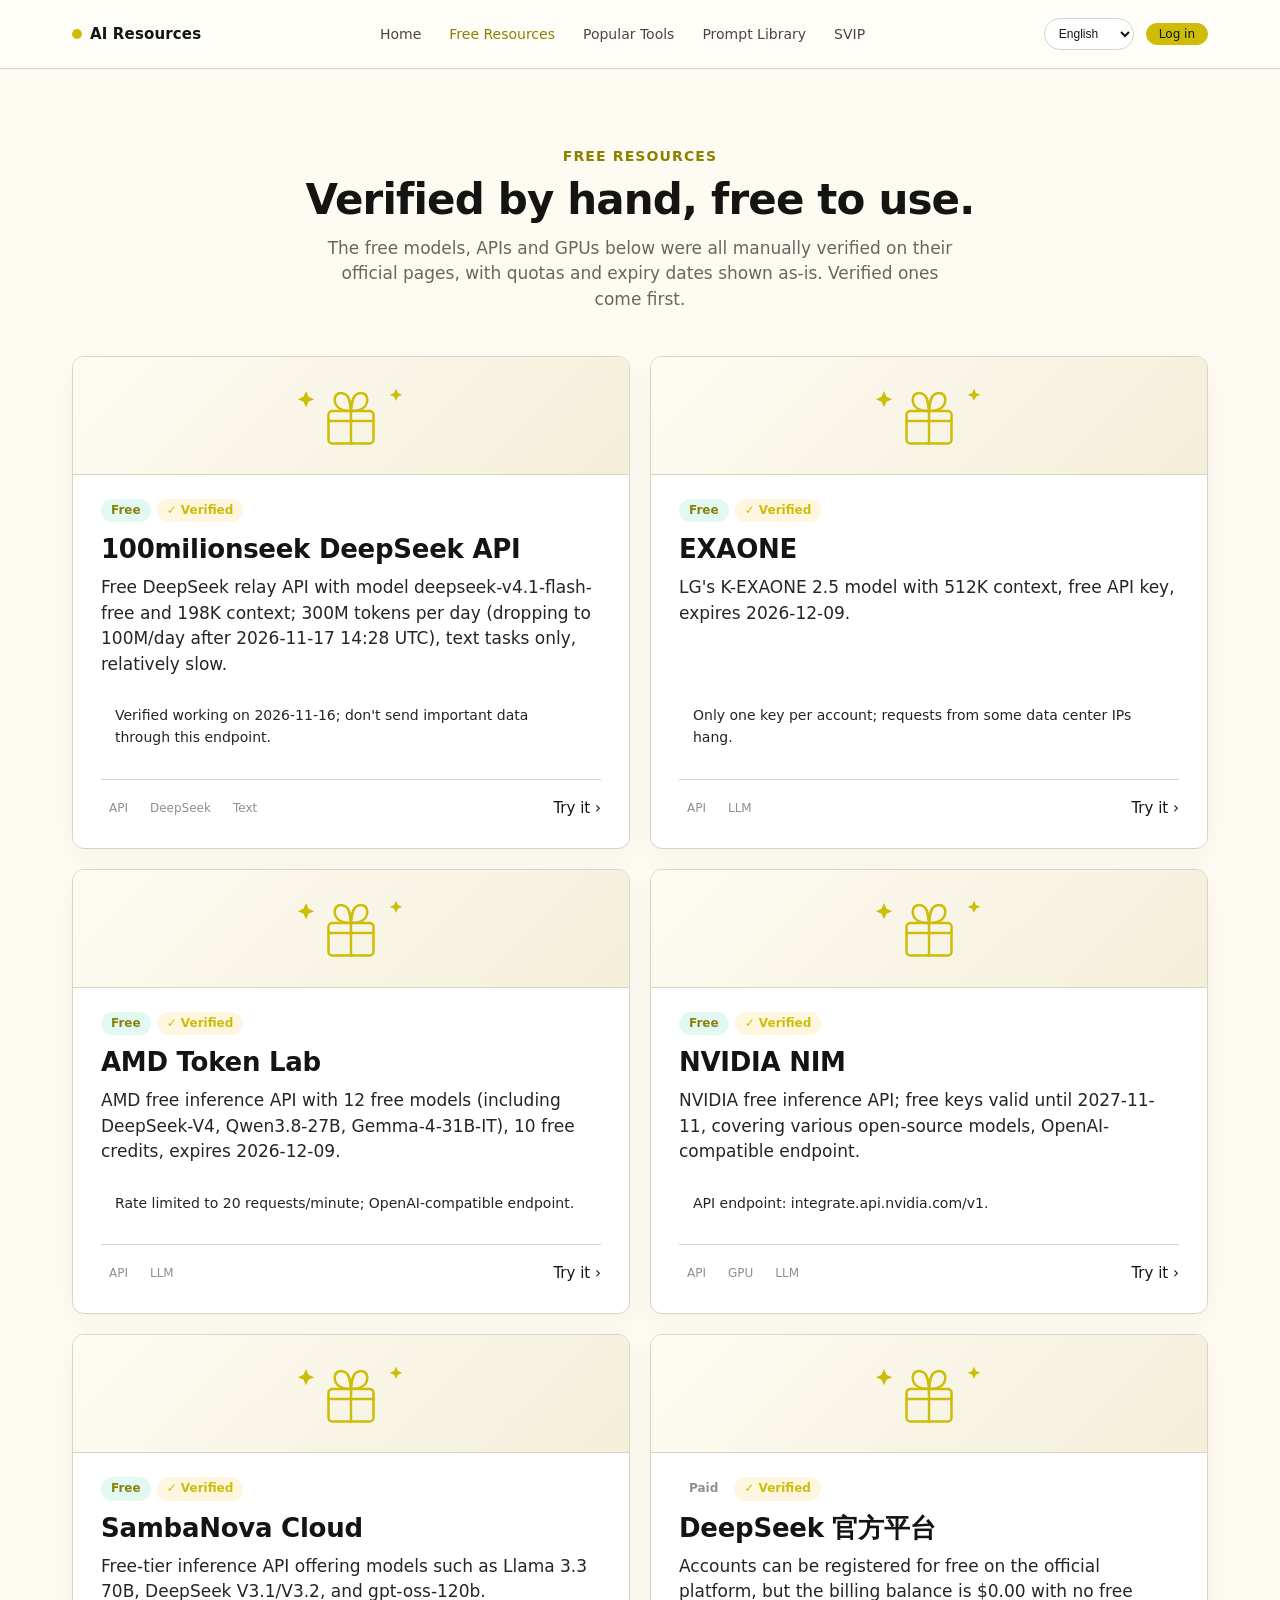
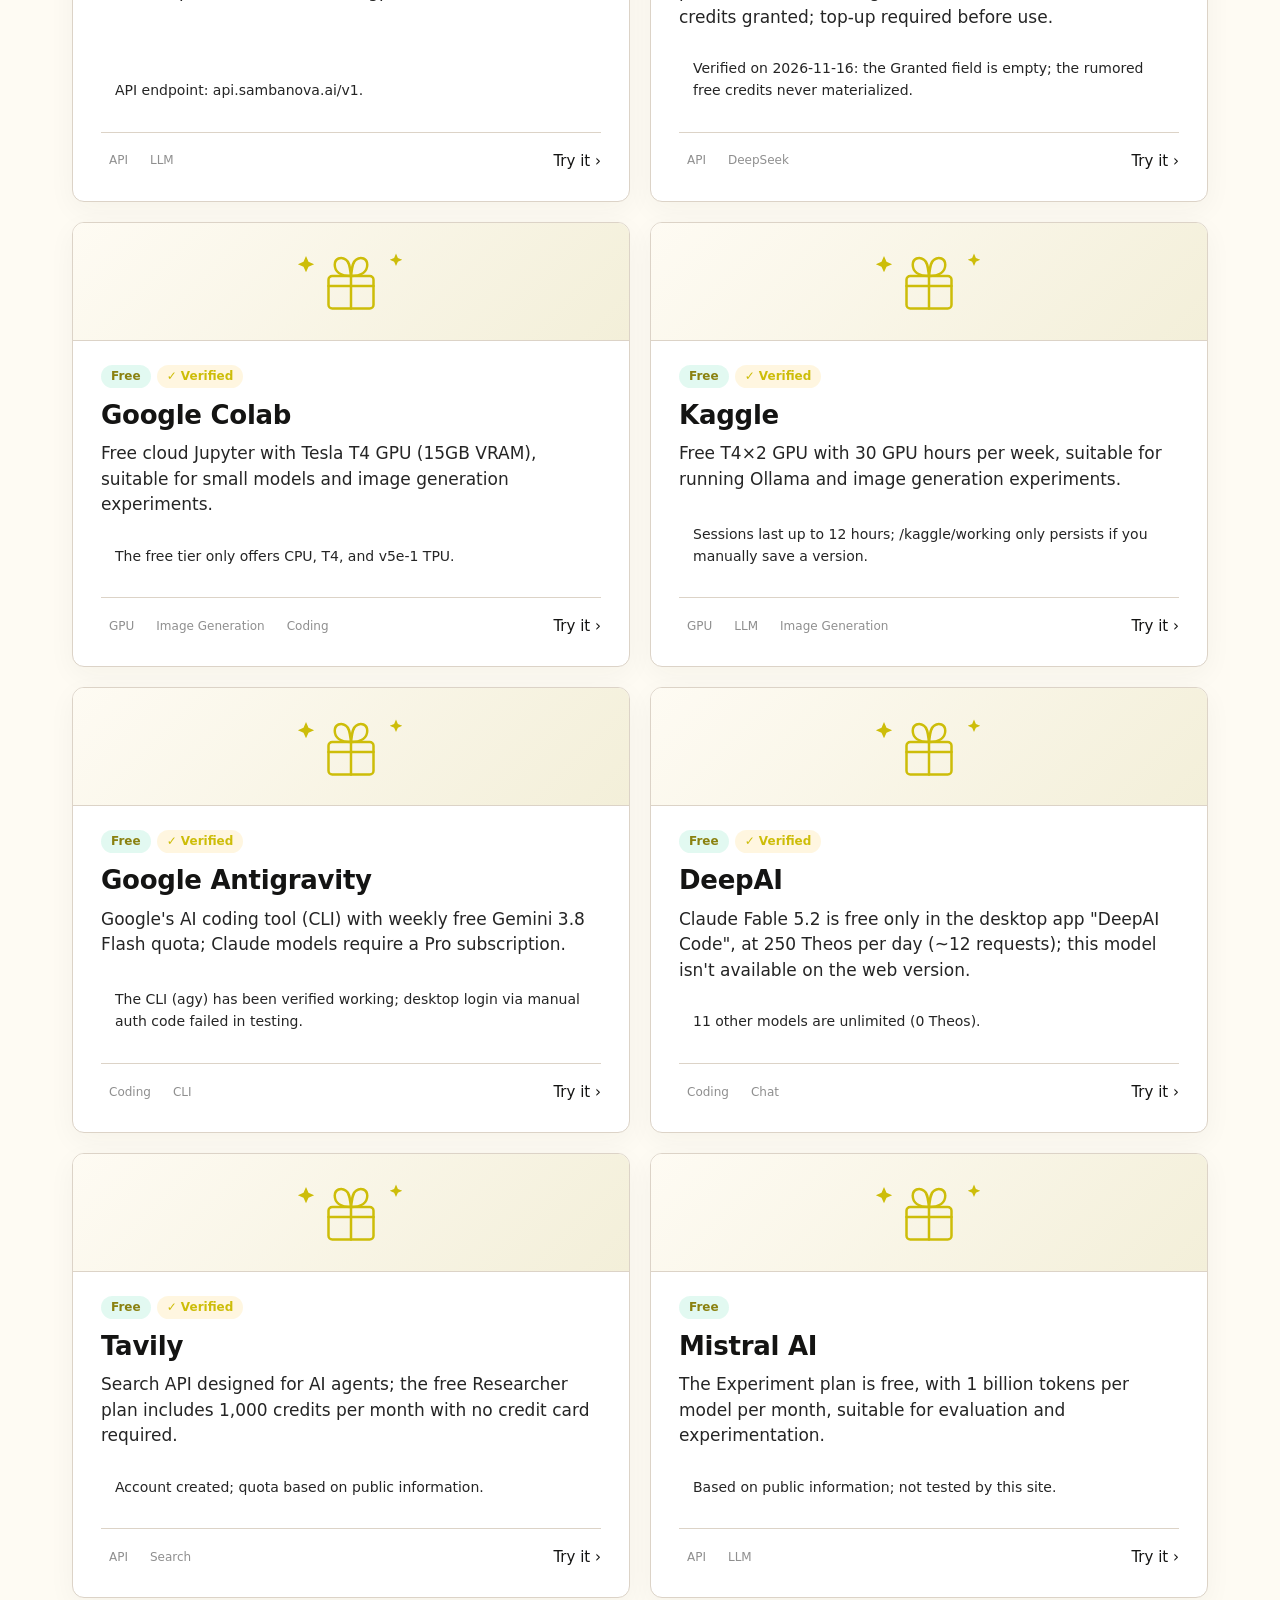
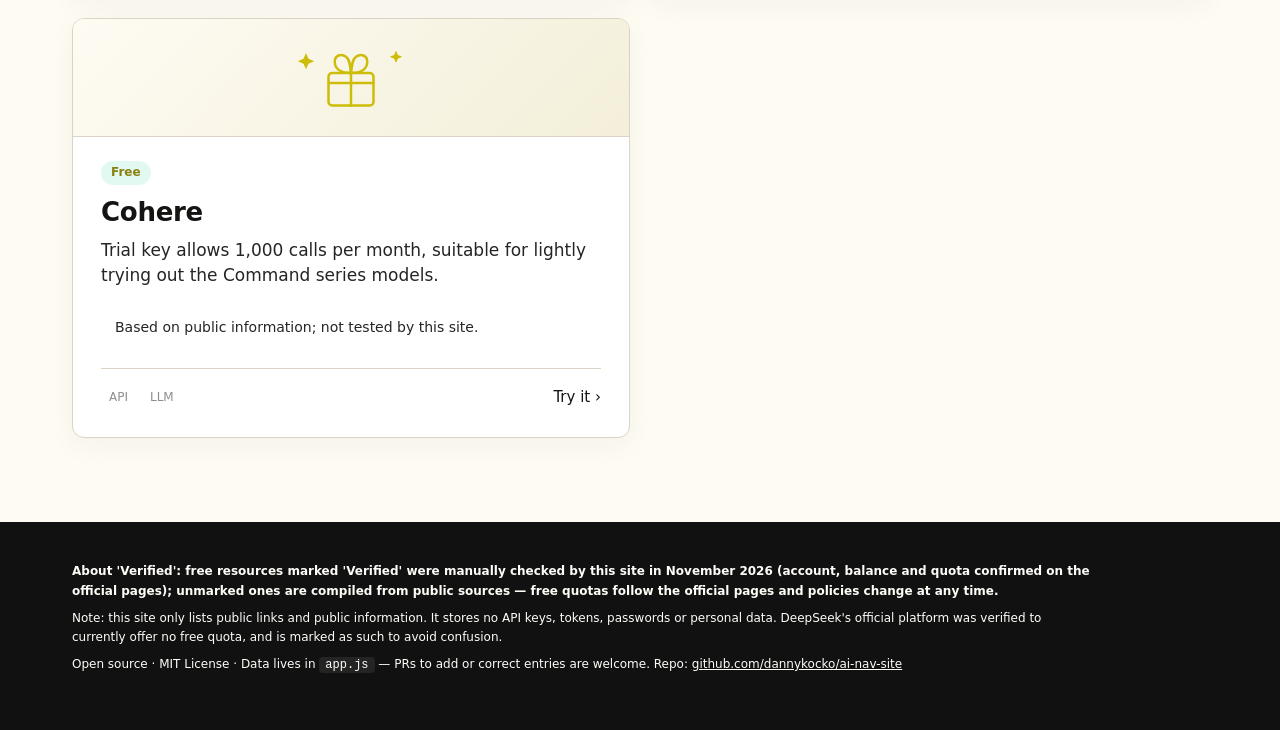
==== free.html @ 8a05d637 "Restructure: multi-page site + b.ai exact palette (Codex) - Split single page into 5 real pages with" ====
<!doctype html><html lang="en"><head><meta charset="UTF-8"><meta name="viewport" content="width=device-width, initial-scale=1"><title>Free AI Resources — AI Resource Navigator</title><meta name="description" content="A curated navigator for free AI resources, tools, prompts, and membership."><link rel="stylesheet" href="styles.css"><script async src="https://pagead2.googlesyndication.com/pagead/js/adsbygoogle.js?client=ca-pub-4561887610959232" crossorigin="anonymous"></script></head><body><nav class="apple-nav" aria-label="Main navigation"><div class="nav-inner"><a class="nav-logo" href="index.html" data-i18n="nav.logo">AI Resource Navigator</a><div class="nav-links"><a href="index.html" data-i18n="nav.home">Home</a><a href="free.html" data-i18n="nav.free">Free resources</a><a href="tools.html" data-i18n="nav.tools">AI tools</a><a href="prompts.html" data-i18n="nav.prompts">Prompts</a><a href="svip.html" data-i18n="nav.svip">SVIP</a></div><div class="nav-actions"><select id="langSelect" class="lang-select" aria-label="Language"></select><button type="button" class="nav-auth" id="navAuth" data-i18n="pay.login">Log in</button></div></div></nav><section class="showcase" id="free" aria-label="免费资源">
  <div class="wrap">
    <div class="section-head">
      <p class="eyebrow" data-i18n="free.eyebrow">免费资源</p>
      <h2 data-i18n="free.h2">人工核实，免费直达。</h2>
      <p class="section-sub" data-i18n="free.sub">以下免费模型、API 与 GPU 均在官方页面人工核实过，额度与到期时间如实标注。已验证的排在前面。</p>
    </div>
    <div class="showcase-grid" id="showcase"></div>
  </div>
</section>

<footer class="site-footer">
  <div class="wrap">
    <p><strong data-i18n="footer.p1">关于“已验证”：带「已验证」标记的免费资源是本站于 2026 年 11 月人工核实过的（账号、余额、额度均在官方页面确认）；未标记的为公开资料整理，免费额度以官方页面为准，各家政策随时会变。</strong></p>
    <p data-i18n="footer.p2">说明：本站只收录公开链接与公开信息，不存储任何 API Key、Token、密码或个人信息。DeepSeek 官方平台经核实目前无免费额度，已如实标注，避免误导。</p>
    <p data-i18n-html="footer.p3">开源项目 · MIT License · 数据在 <code>app.js</code> 里，欢迎提交 PR 补充或纠错。仓库：<a href="https://github.com/dannykocko/ai-nav-site" target="_blank" rel="noopener">github.com/dannykocko/ai-nav-site</a></p>
  </div>
</footer>

<div class="toast" id="toast" role="status" aria-live="polite" data-i18n="toast">已复制 ✓</div>

<!-- SVIP 登录 / 注册弹窗 -->
<div class="modal" id="authModal" hidden>
  <div class="modal-backdrop" data-close-auth></div>
  <div class="modal-card" role="dialog" aria-modal="true">
    <button type="button" class="modal-x" data-close-auth aria-label="×">×</button>
    <h3 data-i18n="pay.authTitle">登录 / 注册 SVIP</h3>
    <p class="modal-sub" data-i18n="pay.authSub">登录后即可用 USDT 开通会员。</p>
    <div class="auth-tabs">
      <button type="button" class="auth-tab active" data-mode="login" data-i18n="pay.login">登录</button>
      <button type="button" class="auth-tab" data-mode="register" data-i18n="pay.register">注册</button>
    </div>
    <form id="authForm">
      <label><span data-i18n="pay.email">邮箱</span><input type="email" id="authEmail" required autocomplete="email" data-i18n-ph="pay.emailPh" placeholder="输入邮箱"></label>
      <label><span data-i18n="pay.password">密码</span><input type="password" id="authPassword" required minlength="8" autocomplete="current-password" data-i18n-ph="pay.passwordPh" placeholder="至少 8 位"></label>
      <label id="confirmPwRow" hidden><span data-i18n="pay.confirmPassword">确认密码</span><input type="password" id="authPassword2" minlength="8" autocomplete="new-password" data-i18n-ph="pay.confirmPasswordPh" placeholder="再次输入密码"></label>
      <div class="code-row" id="codeRow" hidden>
        <label><span data-i18n="pay.code">邮箱验证码</span><input type="text" id="authCode" inputmode="numeric" maxlength="6" autocomplete="one-time-code" data-i18n-ph="pay.codePh" placeholder="6 位验证码"></label>
        <button type="button" class="btn-outline code-btn" id="sendCodeBtn" data-i18n="pay.sendCode">发送验证码</button>
      </div>
      <p class="form-err" id="authErr" hidden></p>
      <button type="submit" class="btn-primary auth-submit" id="authSubmit" data-i18n="pay.loginBtn">登录</button>
    </form>
    <p class="auth-switch"><span id="authSwitchText" data-i18n="pay.noAccount">还没有账号？</span> <button type="button" class="link-btn" id="authSwitch" data-i18n="pay.register">注册</button></p>
  </div>
</div>

<!-- SVIP 付款弹窗 -->
<div class="modal" id="orderModal" hidden>
  <div class="modal-backdrop" data-close-order></div>
  <div class="modal-card order-card" role="dialog" aria-modal="true">
    <button type="button" class="modal-x" data-close-order aria-label="×">×</button>
    <h3 data-i18n="pay.orderTitle">扫码付款</h3>
    <div id="orderBody"></div>
  </div>
</div>

<script src="i18n.js"></script><script src="app.js"></script><script src="prompts.js"></script><script src="pay.js"></script></body></html>
---- styles.css ----
/* AI 资源导航 · 深色高级风（b.ai 式：近黑底 + 渐变强调，无外部依赖，纯 CSS） */
:root {
  --text: #f5f5f7;
  --body: #c7c7d1;
  --muted: #9a9aa8;
  --faint: #6e6e7d;
  --link: #7dd3fc;
  --blue: #6366f1;
  --blue-hover: #7c6cf5;
  --grad: linear-gradient(135deg, #8b5cf6, #3b82f6 55%, #06b6d4);
  --bg: #0a0a12;
  --bg2: #0e0e1a;
  --card: #14141f;
  --card2: #181828;
  --border: rgba(255, 255, 255, 0.09);
  --card-border: rgba(255, 255, 255, 0.08);
  --nav-bg: rgba(10, 10, 18, 0.8);
  --green: #34d399;
  --green-bg: rgba(52, 211, 153, 0.14);
  --gold: #fbbf24;
  --gold-bg: rgba(251, 191, 36, 0.14);
  --purple: #c084fc;
  --purple-bg: rgba(192, 132, 252, 0.14);
  --radius: 18px;
  /* 分类强调色（JS 也用同一份色值给卡片 --cat） */
  --cat-free: #34d399;
  --cat-img: #a78bfa;
  --cat-video: #f472b6;
  --cat-write: #38bdf8;
  --cat-code: #fbbf24;
  --cat-audio: #2dd4bf;
  --cat-search: #818cf8;
  --cat-design: #fb923c;
  --cat-eff: #a3e635;
}

* { box-sizing: border-box; }

/* hidden 属性必须始终隐藏元素：表单 label 等规则会设 display，覆盖浏览器默认的 display:none */
[hidden] { display: none !important; }

html { scroll-behavior: smooth; }

body {
  margin: 0;
  background: var(--bg);
  color: var(--text);
  font-family: -apple-system, BlinkMacSystemFont, "SF Pro Display", "SF Pro Text",
    "PingFang SC", "Hiragino Sans GB", "Microsoft YaHei", sans-serif;
  line-height: 1.6;
  -webkit-font-smoothing: antialiased;
}

.wrap { max-width: 1180px; margin: 0 auto; padding: 0 22px; }

a { color: var(--link); }

/* ---------- 顶部黑导航 ---------- */
.apple-nav {
  position: sticky;
  top: 0;
  z-index: 100;
  background: var(--nav-bg);
  -webkit-backdrop-filter: saturate(180%) blur(20px);
  backdrop-filter: saturate(180%) blur(20px);
  border-bottom: 1px solid rgba(255, 255, 255, 0.06);
}
.nav-inner {
  max-width: 1024px;
  margin: 0 auto;
  padding: 0 22px;
  height: 48px;
  display: flex;
  align-items: center;
  justify-content: space-between;
  gap: 16px;
}
.nav-logo {
  color: #f5f5f7;
  font-size: 15px;
  font-weight: 600;
  letter-spacing: 0.01em;
  text-decoration: none;
  white-space: nowrap;
}
.nav-logo::before {
  content: "";
  display: inline-block;
  width: 10px;
  height: 10px;
  margin-right: 8px;
  border-radius: 3px;
  background: var(--grad);
  vertical-align: 0;
}
.nav-links { display: flex; align-items: center; gap: 28px; }
.nav-links a {
  color: #f5f5f7;
  opacity: 0.75;
  font-size: 12px;
  text-decoration: none;
  white-space: nowrap;
  transition: opacity 0.2s ease;
}
.nav-links a:hover { opacity: 1; }
.nav-actions { display: flex; align-items: center; gap: 12px; }
.lang-select {
  background: rgba(255, 255, 255, 0.12);
  color: #f5f5f7;
  border: 1px solid rgba(255, 255, 255, 0.3);
  border-radius: 999px;
  padding: 3px 6px;
  font-size: 12px;
  outline: none;
  cursor: pointer;
  white-space: nowrap;
}
.lang-select:focus-visible { border-color: #fff; }
.lang-select option { color: #1d1d1f; }

/* ---------- Hero ---------- */
.hero {
  position: relative;
  overflow: hidden;
  text-align: center;
  padding: 110px 22px 84px;
  background:
    radial-gradient(720px 420px at 18% -8%, rgba(139, 92, 246, 0.28), transparent 65%),
    radial-gradient(640px 400px at 82% 0%, rgba(6, 182, 212, 0.22), transparent 65%),
    radial-gradient(500px 320px at 50% 110%, rgba(244, 114, 182, 0.14), transparent 70%),
    var(--bg);
}
.hero-art {
  position: absolute;
  inset: 0;
  width: 100%;
  height: 100%;
  pointer-events: none;
  opacity: 0.55;
}
.hero-eyebrow {
  position: relative;
  margin: 0;
  font-size: 17px;
  font-weight: 600;
  background: linear-gradient(90deg, #a78bfa, #38bdf8, #f472b6);
  -webkit-background-clip: text;
  background-clip: text;
  -webkit-text-fill-color: transparent;
  color: transparent;
}
.hero h1 {
  position: relative;
  margin: 14px 0 18px;
  font-size: clamp(42px, 7.5vw, 72px);
  font-weight: 700;
  line-height: 1.05;
  letter-spacing: -0.03em;
  background: linear-gradient(180deg, #ffffff 30%, #b9b9c9 100%);
  -webkit-background-clip: text;
  background-clip: text;
  -webkit-text-fill-color: transparent;
  color: transparent;
}
.hero-sub {
  position: relative;
  margin: 0 auto 20px;
  max-width: 720px;
  font-size: 21px;
  line-height: 1.4;
  color: var(--body);
}
.hero-stats { position: relative; margin: 0 0 30px; font-size: 14px; color: var(--faint); }
.hero-cta {
  position: relative;
  display: flex;
  align-items: center;
  justify-content: center;
  gap: 28px;
  flex-wrap: wrap;
}
.btn-primary {
  display: inline-block;
  background: var(--grad);
  color: #fff;
  font-size: 17px;
  font-weight: 500;
  padding: 12px 28px;
  border: none;
  border-radius: 999px;
  text-decoration: none;
  cursor: pointer;
  font-family: inherit;
  transition: filter 0.2s ease, transform 0.2s ease;
}
.btn-primary:hover { filter: brightness(1.15); transform: translateY(-1px); }
.btn-link { font-size: 17px; text-decoration: none; color: #e5e5ef; }
.btn-link:hover { text-decoration: underline; }

/* Hero 入场动画（纯 CSS） */
.hero-eyebrow, .hero h1, .hero-sub, .hero-stats, .hero-cta {
  animation: hero-in 0.9s cubic-bezier(0.22, 1, 0.36, 1) both;
}
.hero h1 { animation-delay: 0.08s; }
.hero-sub { animation-delay: 0.16s; }
.hero-stats { animation-delay: 0.24s; }
.hero-cta { animation-delay: 0.32s; }
@keyframes hero-in {
  from { opacity: 0; transform: translateY(20px); }
  to { opacity: 1; transform: translateY(0); }
}

/* ---------- 通用区块头 ---------- */
section { scroll-margin-top: 64px; }
.section-head { text-align: center; margin-bottom: 44px; }
.eyebrow {
  margin: 0;
  font-size: 14px;
  font-weight: 700;
  letter-spacing: 0.08em;
  text-transform: uppercase;
  background: linear-gradient(90deg, #a78bfa, #38bdf8);
  -webkit-background-clip: text;
  background-clip: text;
  -webkit-text-fill-color: transparent;
  color: transparent;
}
.section-head h2 {
  margin: 10px 0 12px;
  font-size: clamp(28px, 4.5vw, 42px);
  font-weight: 700;
  line-height: 1.1;
  letter-spacing: -0.02em;
  color: #fff;
}
.section-sub {
  margin: 0 auto;
  max-width: 640px;
  font-size: 17px;
  line-height: 1.5;
  color: var(--muted);
}
.prompt-lang-note {
  margin: 10px auto 0;
  max-width: 640px;
  font-size: 14px;
  line-height: 1.5;
  color: var(--muted);
}

/* ---------- 一眼看全站（数据图表） ---------- */
.glance { background: var(--bg2); padding: 76px 0 84px; }
.glance-tiles {
  display: grid;
  grid-template-columns: repeat(4, 1fr);
  gap: 16px;
  margin-bottom: 28px;
}
.tile {
  background: var(--card);
  border: 1px solid var(--card-border);
  border-radius: var(--radius);
  padding: 24px 20px;
  text-align: center;
}
.tile-num {
  font-size: clamp(34px, 4vw, 44px);
  font-weight: 700;
  letter-spacing: -0.02em;
  line-height: 1.1;
  background: linear-gradient(135deg, #c4b5fd, #67e8f9);
  -webkit-background-clip: text;
  background-clip: text;
  -webkit-text-fill-color: transparent;
  color: transparent;
}
.tile-label { margin-top: 6px; font-size: 14px; color: var(--muted); }
.chart-grid {
  display: grid;
  grid-template-columns: 1fr 1fr;
  gap: 16px;
}
.chart-panel {
  background: var(--card);
  border: 1px solid var(--card-border);
  border-radius: var(--radius);
  padding: 26px 28px;
}
.chart-panel.wide { grid-column: 1 / -1; }
.chart-title { margin: 0 0 20px; font-size: 18px; font-weight: 600; color: #fff; }
.donut-flex { display: flex; align-items: center; gap: 28px; flex-wrap: wrap; }
.donut-wrap { flex: none; position: relative; width: 180px; height: 180px; }
.donut-wrap svg { display: block; }
.donut-center {
  position: absolute;
  inset: 0;
  display: flex;
  flex-direction: column;
  align-items: center;
  justify-content: center;
  pointer-events: none;
}
.donut-total { font-size: 34px; font-weight: 700; line-height: 1; color: #fff; }
.donut-label { margin-top: 4px; font-size: 12px; color: var(--muted); }
.donut-legend { flex: 1; min-width: 200px; display: grid; grid-template-columns: 1fr 1fr; gap: 8px 16px; }
.legend-item { display: flex; align-items: center; gap: 8px; font-size: 14px; color: var(--body); min-width: 0; }
.legend-item .dot { flex: none; width: 10px; height: 10px; border-radius: 3px; }
.legend-item .lg-name { line-height: 1.35; }
.legend-item .lg-n { margin-left: auto; font-weight: 600; color: #fff; }
.split-bar { display: flex; height: 44px; border-radius: 12px; overflow: hidden; margin-bottom: 14px; }
.split-seg { display: flex; align-items: center; justify-content: center; font-size: 14px; font-weight: 700; color: #0a0a12; min-width: 0; white-space: nowrap; overflow: hidden; }
.split-labels { display: flex; flex-direction: column; gap: 8px; }
.split-labels .legend-item { font-size: 14px; }
.bars { display: flex; flex-direction: column; gap: 12px; }
.bar-row { display: grid; grid-template-columns: 190px 1fr 36px; align-items: center; gap: 12px; }
.bar-label { font-size: 14px; color: var(--body); overflow: hidden; text-overflow: ellipsis; white-space: nowrap; }
.bar-track { height: 12px; border-radius: 999px; background: rgba(255, 255, 255, 0.07); overflow: hidden; }
.bar-fill { height: 100%; border-radius: 999px; background: linear-gradient(90deg, #8b5cf6, #38bdf8); }
.bar-count { font-size: 14px; font-weight: 600; color: #fff; text-align: right; }

/* ---------- 免费资源展区 ---------- */
.showcase { background: var(--bg); padding: 76px 0 84px; }
.showcase-grid {
  display: grid;
  grid-template-columns: repeat(2, minmax(0, 1fr));
  gap: 20px;
}
.sc-card {
  background: var(--card);
  border: 1px solid var(--card-border);
  border-radius: var(--radius);
  overflow: hidden;
  display: flex;
  flex-direction: column;
  box-shadow: 0 4px 24px rgba(0, 0, 0, 0.3);
  transition: transform 0.3s ease, box-shadow 0.3s ease, border-color 0.3s ease;
}
.sc-card:hover {
  transform: translateY(-4px);
  box-shadow: 0 12px 32px rgba(0, 0, 0, 0.45);
  border-color: color-mix(in srgb, var(--cat, #34d399) 55%, transparent);
}
.sc-visual {
  position: relative;
  height: 118px;
  flex: none;
  display: flex;
  align-items: center;
  justify-content: center;
  color: var(--cat, #34d399);
  background:
    radial-gradient(220px 90px at 50% 120%, color-mix(in srgb, var(--cat, #34d399) 55%, transparent), transparent 70%),
    linear-gradient(135deg, color-mix(in srgb, var(--cat, #34d399) 26%, #14141f), #14141f 70%);
  border-bottom: 1px solid var(--card-border);
  overflow: hidden;
}
.sc-visual svg { width: 150px; height: 84px; }
.sc-body { padding: 24px 28px 28px; display: flex; flex-direction: column; flex: 1; }
.sc-eyebrow { margin: 0 0 12px; display: flex; flex-wrap: wrap; gap: 6px; }
.sc-name { margin: 0 0 10px; font-size: 26px; font-weight: 600; letter-spacing: -0.01em; line-height: 1.2; }
.sc-name a { color: var(--text); text-decoration: none; }
.sc-name a:hover { color: var(--link); }
.sc-desc { margin: 0 0 16px; font-size: 17px; line-height: 1.5; color: var(--body); flex: 1; }
.sc-note {
  margin: 0 0 18px;
  background: rgba(255, 255, 255, 0.05);
  border-radius: 12px;
  padding: 12px 14px;
  font-size: 14px;
  line-height: 1.55;
  color: var(--body);
}
.sc-bottom {
  display: flex;
  justify-content: space-between;
  align-items: flex-end;
  gap: 12px;
  border-top: 1px solid var(--card-border);
  padding-top: 16px;
}
.sc-cta {
  flex: none;
  font-size: 15px;
  font-weight: 500;
  text-decoration: none;
  white-space: nowrap;
  color: var(--cat, #34d399);
}
.sc-cta:hover { text-decoration: underline; }

/* ---------- 热门工具区 ---------- */
.tools { background: var(--bg2); padding: 76px 0 84px; }
.toolbar {
  display: flex;
  gap: 12px;
  align-items: center;
  flex-wrap: wrap;
  max-width: 760px;
  margin: 0 auto 16px;
}
#search {
  flex: 1;
  min-width: 240px;
  height: 48px;
  padding: 0 18px;
  font-size: 16px;
  font-family: inherit;
  border: 1px solid var(--border);
  border-radius: 12px;
  background: var(--card);
  color: var(--text);
  outline: none;
  transition: border-color 0.2s ease, box-shadow 0.2s ease;
}
#search::placeholder { color: var(--faint); }
#search:focus {
  border-color: #8b5cf6;
  box-shadow: 0 0 0 4px rgba(139, 92, 246, 0.25);
}
.free-only {
  display: inline-flex;
  align-items: center;
  gap: 8px;
  font-size: 15px;
  color: var(--text);
  cursor: pointer;
  user-select: none;
  padding: 0 4px;
}
.free-only input { width: 18px; height: 18px; accent-color: #8b5cf6; cursor: pointer; }

.chips { display: flex; flex-wrap: wrap; gap: 8px; justify-content: center; margin-bottom: 12px; }
.chip {
  border: 1px solid var(--border);
  background: var(--card);
  color: var(--text);
  border-radius: 999px;
  padding: 8px 18px;
  font-size: 14px;
  font-family: inherit;
  cursor: pointer;
  transition: background 0.2s ease, color 0.2s ease, border-color 0.2s ease;
}
.chip:hover { border-color: var(--text); }
.chip.active {
  background: var(--cat, #8b5cf6);
  border-color: var(--cat, #8b5cf6);
  color: #0a0a12;
  font-weight: 600;
}
.chip .chip-dot {
  display: inline-block;
  width: 8px;
  height: 8px;
  border-radius: 50%;
  background: var(--cat, #8b5cf6);
  margin-right: 7px;
  vertical-align: 1px;
}
.chip.active .chip-dot { background: #0a0a12; }

.count { text-align: center; color: var(--faint); font-size: 13px; margin: 4px 0 24px; }

/* 工具卡片网格 */
.grid {
  display: grid;
  grid-template-columns: repeat(auto-fill, minmax(300px, 1fr));
  gap: 16px;
}
.card {
  background: var(--card);
  border: 1px solid var(--card-border);
  border-radius: var(--radius);
  overflow: hidden;
  display: flex;
  flex-direction: column;
  transition: transform 0.3s ease, box-shadow 0.3s ease, border-color 0.3s ease;
}
.card:hover {
  transform: translateY(-3px);
  box-shadow: 0 8px 28px rgba(0, 0, 0, 0.45);
  border-color: color-mix(in srgb, var(--cat, #8b5cf6) 55%, transparent);
}
.card-visual {
  position: relative;
  height: 84px;
  flex: none;
  display: flex;
  align-items: center;
  justify-content: center;
  color: var(--cat, #8b5cf6);
  background:
    radial-gradient(180px 70px at 50% 130%, color-mix(in srgb, var(--cat, #8b5cf6) 50%, transparent), transparent 70%),
    linear-gradient(135deg, color-mix(in srgb, var(--cat, #8b5cf6) 22%, #14141f), #14141f 75%);
  border-bottom: 1px solid var(--card-border);
  overflow: hidden;
}
.card-visual svg { width: 120px; height: 66px; }
.card-body { padding: 18px 22px; display: flex; flex-direction: column; flex: 1; }
.card-top { display: flex; justify-content: space-between; align-items: baseline; gap: 10px; }
.name { font-size: 17px; font-weight: 600; color: var(--text); text-decoration: none; }
.name:hover { color: var(--link); }
.cat {
  flex: none;
  font-size: 12px;
  font-weight: 600;
  color: var(--cat, #a78bfa);
  background: color-mix(in srgb, var(--cat, #a78bfa) 16%, transparent);
  border-radius: 6px;
  padding: 2px 8px;
}
.desc { margin: 8px 0; font-size: 14px; line-height: 1.55; color: var(--body); flex: 1; }
.note {
  margin: 0 0 10px;
  font-size: 12.5px;
  line-height: 1.5;
  color: var(--gold);
  background: var(--gold-bg);
  border-radius: 8px;
  padding: 6px 10px;
}
.card-bottom { display: flex; justify-content: space-between; align-items: flex-end; gap: 10px; }
.tags { display: flex; flex-wrap: wrap; gap: 6px; }
.tag { font-size: 12px; color: var(--muted); background: rgba(255, 255, 255, 0.06); border-radius: 6px; padding: 2px 8px; }
.visit { flex: none; font-size: 13px; font-weight: 500; text-decoration: none; color: var(--cat, #a78bfa); }
.visit:hover { text-decoration: underline; }
.badges { display: flex; flex-wrap: wrap; gap: 6px; margin-top: 14px; padding-top: 14px; border-top: 1px solid var(--card-border); }
.badge { font-size: 12px; font-weight: 600; border-radius: 999px; padding: 2px 10px; }
.badge.free { color: var(--green); background: var(--green-bg); }
.badge.trial { color: #7dd3fc; background: rgba(125, 211, 252, 0.14); }
.badge.paid { color: var(--muted); background: rgba(255, 255, 255, 0.07); }
.badge.oss { color: var(--purple); background: var(--purple-bg); }
.badge.verified { color: var(--gold); background: var(--gold-bg); }

.empty { text-align: center; color: var(--muted); padding: 48px 0; }

/* ---------- 页脚 ---------- */
.site-footer {
  background: #08080e;
  border-top: 1px solid rgba(255, 255, 255, 0.06);
  padding: 32px 0 48px;
  font-size: 12px;
  line-height: 1.6;
  color: var(--muted);
}
.site-footer p { margin: 8px 0; max-width: 1024px; }
.site-footer a { color: var(--body); }
.site-footer code { background: rgba(255, 255, 255, 0.08); border-radius: 4px; padding: 1px 6px; }

/* ---------- 滚动淡入（纯 CSS，支持的浏览器才生效，不支持则直接显示） ---------- */
@supports (animation-timeline: view()) {
  .reveal {
    animation: rise 0.7s cubic-bezier(0.22, 1, 0.36, 1) both;
    animation-timeline: view();
    animation-range: entry 0% cover 20%;
  }
}
@keyframes rise {
  from { opacity: 0; transform: translateY(28px); }
  to { opacity: 1; transform: translateY(0); }
}

/* ---------- 移动端 ---------- */
@media (max-width: 640px) {
  .showcase-grid { grid-template-columns: 1fr; }
  .glance-tiles { grid-template-columns: repeat(2, 1fr); }
  .chart-grid { grid-template-columns: 1fr; }
  .bar-row { grid-template-columns: 110px 1fr 30px; }
}
@media (max-width: 640px) {
  .wrap { padding: 0 16px; }
  /* 导航：两行——第一行 logo + 登录/语言（始终可见），第二行链接横向滚动不换行 */
  .nav-inner {
    height: auto;
    min-height: 48px;
    flex-wrap: wrap;
    padding: 8px 16px;
    row-gap: 2px;
  }
  .nav-actions { order: 2; margin-left: auto; gap: 10px; }
  .nav-links {
    order: 3;
    flex-basis: 100%;
    flex-wrap: nowrap;
    overflow-x: auto;
    gap: 4px 20px;
    padding-bottom: 4px;
    scrollbar-width: none;
  }
  .nav-links::-webkit-scrollbar { display: none; }
  .nav-links a { padding: 8px 2px; font-size: 13px; }
  .lang-select { padding: 8px 10px; font-size: 13px; min-height: 36px; }
  .hero { padding: 64px 16px 56px; }
  .hero h1 { font-size: clamp(34px, 9vw, 44px); }
  .hero-sub { font-size: 17px; }
  .hero-cta { gap: 16px; }
  .btn-primary { padding: 13px 26px; }
  .showcase, .tools { padding: 56px 0 64px; }
  .sc-card { padding: 0; }
  .sc-body { padding: 20px; }
  .sc-name { font-size: 22px; }
  .sc-desc { font-size: 16px; }
  .sc-bottom, .card-bottom { flex-wrap: wrap; }
  .grid { grid-template-columns: 1fr; }
  .card-body { padding: 16px 20px; }
  .toolbar { flex-direction: column; align-items: stretch; gap: 10px; }
  #search { min-width: 0; }
  .chip { padding: 10px 16px; min-height: 44px; }
  .copy-btn { padding: 10px 18px; min-height: 40px; }
  .toast { max-width: calc(100vw - 32px); white-space: normal; text-align: center; }
  .site-footer { padding: 28px 0 40px; }
}

/* ---------- 减少动态 ---------- */
@media (prefers-reduced-motion: reduce) {
  html { scroll-behavior: auto; }
  *, *::before, *::after { animation: none !important; transition: none !important; }
}

/* ---------- 提示词库 ---------- */
.prompts { background: var(--bg); padding: 76px 0 84px; }
.source-note {
  max-width: 760px;
  margin: 28px auto 0;
  font-size: 12.5px;
  line-height: 1.7;
  color: var(--muted);
  text-align: center;
}
.source-note a { color: var(--body); }
.prompt-grid {
  display: grid;
  grid-template-columns: repeat(auto-fill, minmax(300px, 1fr));
  gap: 16px;
}
.p-card {
  background: var(--card);
  border: 1px solid var(--card-border);
  border-radius: var(--radius);
  overflow: hidden;
  display: flex;
  flex-direction: column;
  transition: transform 0.3s ease, box-shadow 0.3s ease;
}
.p-card:hover { transform: translateY(-3px); box-shadow: 0 8px 28px rgba(0, 0, 0, 0.45); }
.p-cover {
  position: relative;
  aspect-ratio: 16 / 10;
  background-size: cover, cover;
  background-position: center, center;
}
.p-cover::after {
  content: "";
  position: absolute;
  inset: 0;
  background: linear-gradient(180deg, transparent 55%, rgba(10, 10, 18, 0.55));
}
.p-cat {
  position: absolute;
  left: 12px;
  bottom: 12px;
  z-index: 1;
  background: rgba(10, 10, 18, 0.85);
  color: #fff;
  font-size: 12px;
  font-weight: 600;
  border-radius: 999px;
  padding: 3px 10px;
}
.p-body { padding: 18px 20px 16px; display: flex; flex-direction: column; flex: 1; }
.p-title { margin: 0 0 6px; font-size: 17px; font-weight: 600; line-height: 1.35; color: #fff; }
.p-meta { margin: 0 0 10px; font-size: 12.5px; color: var(--faint); }
.p-text {
  margin: 0 0 14px;
  font-size: 14px;
  line-height: 1.6;
  color: var(--body);
  white-space: pre-line;
  display: -webkit-box;
  -webkit-line-clamp: 4;
  -webkit-box-orient: vertical;
  overflow: hidden;
  flex: 1;
}
.p-foot {
  display: flex;
  justify-content: space-between;
  align-items: center;
  gap: 10px;
  border-top: 1px solid var(--card-border);
  padding-top: 14px;
}
.copy-btn {
  border: none;
  background: var(--grad);
  color: #fff;
  font-size: 13px;
  font-weight: 600;
  font-family: inherit;
  border-radius: 999px;
  padding: 7px 16px;
  cursor: pointer;
  transition: filter 0.2s ease;
}
.copy-btn:hover { filter: brightness(1.15); }
.copy-btn.done { background: #059669; }
.p-src { font-size: 13px; text-decoration: none; white-space: nowrap; }
.p-src:hover { text-decoration: underline; }
.load-more-wrap { text-align: center; margin-top: 28px; }
.btn-outline {
  background: transparent;
  color: var(--text);
  border: 1px solid var(--border);
  font-size: 15px;
  font-family: inherit;
  padding: 12px 28px;
  border-radius: 999px;
  cursor: pointer;
  transition: border-color 0.2s ease;
}
.btn-outline:hover { border-color: var(--text); }

/* ---------- SVIP 定价 ---------- */
.pricing { background: var(--bg2); padding: 76px 0 84px; }
.pricing-grid {
  display: grid;
  grid-template-columns: repeat(5, 1fr);
  gap: 20px;
  padding-top: 14px;
}

/* USD / EUR 切换 */
.currency-toggle { display: flex; align-items: center; justify-content: center; gap: 8px; margin-top: 18px; }
.cur-label { font-size: 14px; color: var(--muted); }
.cur-btn { min-height: 36px; padding: 6px 16px; border: 1px solid var(--border); border-radius: 999px; background: transparent; font-size: 14px; font-weight: 600; color: var(--text); cursor: pointer; }
.cur-btn.active { background: #f5f5f7; border-color: #f5f5f7; color: #0a0a12; }
.price-card {
  position: relative;
  background: var(--card);
  border: 1px solid var(--card-border);
  border-radius: 20px;
  padding: 32px 26px;
  text-align: center;
  display: flex;
  flex-direction: column;
  align-items: center;
  box-shadow: 0 4px 24px rgba(0, 0, 0, 0.3);
  transition: transform 0.3s ease, box-shadow 0.3s ease, border-color 0.3s ease;
  overflow: hidden;
}
.price-card::before {
  content: "";
  position: absolute;
  top: 0;
  left: 0;
  right: 0;
  height: 4px;
  background: var(--tier, #8b5cf6);
}
.price-card:hover { transform: translateY(-4px); box-shadow: 0 12px 32px rgba(0, 0, 0, 0.45); border-color: color-mix(in srgb, var(--tier, #8b5cf6) 50%, transparent); }
.price-card h3 { margin: 0 0 16px; font-size: 20px; font-weight: 600; color: #fff; }
.price { margin: 0; font-size: 56px; font-weight: 700; letter-spacing: -0.02em; line-height: 1; color: var(--tier, #fff); }
.price .currency { font-size: 28px; font-weight: 600; margin-right: 2px; }
.per { margin: 12px 0 20px; font-size: 15px; color: var(--muted); }
.benefits {
  list-style: none;
  margin: 0 0 24px;
  padding: 16px 0 0;
  border-top: 1px solid var(--card-border);
  width: 100%;
  flex: 1;
  text-align: left;
}
.benefits li {
  font-size: 14px;
  line-height: 1.5;
  color: var(--body);
  padding: 5px 0 5px 24px;
  position: relative;
}
.benefits li::before {
  content: "✓";
  position: absolute;
  left: 2px;
  top: 5px;
  color: var(--tier, #34d399);
  font-weight: 700;
}
.price-btn { width: 100%; background: var(--tier, #8b5cf6); font-size: 15px; padding: 12px 16px; white-space: nowrap; }
.price-btn:hover { filter: brightness(1.15); }
/* 各档专属强调色 */
.plan-month { --tier: #38bdf8; }
.plan-quarter { --tier: #a78bfa; }
.plan-half { --tier: #f472b6; }
.plan-year { --tier: #fbbf24; }
.price-card.featured { background: #1d1a12; border-color: rgba(251, 191, 36, 0.35); color: #fff; }
.price-card.featured .per { color: #a1a1a6; }
.price-card.featured .benefits { border-top-color: rgba(255, 255, 255, 0.12); }
.price-card.featured .benefits li { color: #f5f5f7; }
.price-card.featured .btn-primary { background: linear-gradient(135deg, #f59e0b, #fbbf24); color: #0a0a12; }
.price-card.featured .btn-primary:hover { filter: brightness(1.1); }
.best-badge {
  position: absolute;
  top: -13px;
  left: 50%;
  transform: translateX(-50%);
  background: linear-gradient(135deg, #f59e0b, #fbbf24);
  color: #0a0a12;
  font-size: 12px;
  font-weight: 700;
  border-radius: 999px;
  padding: 4px 14px;
  white-space: nowrap;
  z-index: 1;
}
/* 永久档：金色渐变边框 + 辉光，最醒目 */
.plan-lifetime {
  --tier: #fbbf24;
  border: 1px solid transparent;
  background:
    linear-gradient(#191512, #191512) padding-box,
    linear-gradient(135deg, #f59e0b, #f472b6 45%, #8b5cf6) border-box;
  box-shadow: 0 8px 36px rgba(245, 158, 11, 0.22);
}
.plan-lifetime .price {
  background: linear-gradient(135deg, #fde68a, #f59e0b 55%, #fbbf24);
  -webkit-background-clip: text;
  background-clip: text;
  -webkit-text-fill-color: transparent;
  color: transparent;
}
.plan-lifetime .price-btn { background: linear-gradient(135deg, #f59e0b, #fbbf24); color: #0a0a12; }

/* ---------- Toast（支付占位提示） ---------- */
.toast {
  position: fixed;
  left: 50%;
  bottom: 28px;
  transform: translate(-50%, 16px);
  background: rgba(245, 245, 247, 0.95);
  color: #0a0a12;
  font-size: 15px;
  padding: 12px 22px;
  border-radius: 999px;
  opacity: 0;
  pointer-events: none;
  transition: opacity 0.3s ease, transform 0.3s ease;
  z-index: 200;
  box-shadow: 0 8px 24px rgba(0, 0, 0, 0.4);
  white-space: nowrap;
}
.toast.show { opacity: 1; transform: translate(-50%, 0); }

/* ---------- 提示词与定价 · 移动端 ---------- */
@media (max-width: 1020px) {
  .pricing-grid { grid-template-columns: repeat(2, 1fr); }
}
@media (max-width: 640px) {
  .prompts, .pricing { padding: 56px 0 64px; }
  .prompt-grid { grid-template-columns: 1fr; }
  .pricing-grid { grid-template-columns: 1fr; }
  .price { font-size: 48px; }
  .price-card { padding: 28px 22px; }
  .price-btn { min-height: 48px; }
  .member-bar { flex-direction: column; align-items: stretch; gap: 10px; text-align: center; }
}
@media (max-width: 560px) {
  .nav-links a[href^="https://github"] { display: none; }
}

/* ---------- 导航登录按钮 ---------- */
.nav-auth {
  background: rgba(255, 255, 255, 0.12);
  color: #f5f5f7;
  border: 1px solid rgba(255, 255, 255, 0.3);
  border-radius: 999px;
  padding: 3px 12px;
  font-size: 12px;
  font-family: inherit;
  cursor: pointer;
  white-space: nowrap;
  max-width: 160px;
  overflow: hidden;
  text-overflow: ellipsis;
}
.nav-auth:hover { background: rgba(255, 255, 255, 0.22); }
.nav-auth.logged { max-width: 200px; }

/* ---------- 会员状态条（SVIP 区） ---------- */
.member-bar {
  display: flex;
  align-items: center;
  justify-content: center;
  gap: 14px;
  flex-wrap: wrap;
  max-width: 760px;
  margin: 0 auto 26px;
  padding: 12px 18px;
  background: var(--card);
  border: 1px solid var(--card-border);
  border-radius: 14px;
  font-size: 15px;
  color: var(--body);
}
.mb-text { overflow-wrap: anywhere; }
.mb-btn { padding: 8px 20px; font-size: 14px; min-height: 40px; }

/* ---------- 弹窗（登录 / 付款） ---------- */
.modal {
  position: fixed;
  inset: 0;
  z-index: 300;
  display: flex;
  align-items: center;
  justify-content: center;
  padding: 20px;
}
.modal[hidden] { display: none; }
.modal-backdrop { position: absolute; inset: 0; background: rgba(0, 0, 0, 0.65); }
.modal-card {
  position: relative;
  background: #16161f;
  border: 1px solid var(--border);
  border-radius: 20px;
  padding: 28px;
  width: 100%;
  max-width: 420px;
  max-height: calc(100vh - 40px);
  max-height: calc(100dvh - 40px);
  overflow-y: auto;
  box-shadow: 0 20px 60px rgba(0, 0, 0, 0.5);
  text-align: left;
  color: var(--text);
}
.modal-card h3 { margin: 0 0 8px; font-size: 22px; font-weight: 600; letter-spacing: -0.01em; color: #fff; }
.modal-sub { margin: 0 0 18px; color: var(--muted); font-size: 15px; line-height: 1.5; }
.modal-x {
  position: absolute;
  top: 10px;
  right: 10px;
  width: 44px;
  height: 44px;
  border: none;
  background: transparent;
  font-size: 24px;
  line-height: 1;
  color: var(--muted);
  cursor: pointer;
  border-radius: 50%;
}
.modal-x:hover { background: rgba(255, 255, 255, 0.08); color: var(--text); }

.auth-tabs { display: flex; gap: 8px; margin-bottom: 18px; }
.auth-tab {
  flex: 1;
  min-height: 44px;
  padding: 10px;
  border: 1px solid var(--border);
  background: transparent;
  color: var(--text);
  border-radius: 999px;
  font-size: 15px;
  font-family: inherit;
  cursor: pointer;
}
.auth-tab.active { background: #f5f5f7; border-color: #f5f5f7; color: #0a0a12; font-weight: 600; }
#authForm label { display: block; margin-bottom: 14px; font-size: 14px; font-weight: 600; color: var(--text); }
#authForm input {
  display: block;
  width: 100%;
  height: 48px;
  margin-top: 6px;
  padding: 0 14px;
  font-size: 16px;
  font-family: inherit;
  border: 1px solid var(--border);
  border-radius: 12px;
  background: #1e1e2a;
  color: var(--text);
  outline: none;
}
#authForm input:focus { border-color: #8b5cf6; box-shadow: 0 0 0 4px rgba(139, 92, 246, 0.25); }
.form-err { color: #f87171; font-size: 14px; line-height: 1.5; margin: 0 0 12px; }
.auth-submit { width: 100%; min-height: 48px; }
.auth-submit:disabled { opacity: 0.6; }

/* 注册：邮箱验证码行（输入框 + 发送按钮并排） */
.code-row { display: flex; align-items: flex-end; gap: 10px; margin-bottom: 14px; }
.code-row label { flex: 1; margin-bottom: 0; }
.code-row .code-btn { flex: none; min-height: 44px; white-space: nowrap; }
.code-btn:disabled { opacity: 0.55; }
.auth-switch { text-align: center; font-size: 14px; color: var(--muted); margin: 14px 0 0; }
.link-btn {
  background: none;
  border: none;
  color: var(--link);
  font-size: 14px;
  font-family: inherit;
  cursor: pointer;
  padding: 4px 8px;
}
.link-btn:hover { text-decoration: underline; }

/* 付款弹窗内容 */
.order-card { max-width: 460px; }
.order-plan { margin: 0 0 4px; font-size: 17px; font-weight: 600; color: #fff; }
.order-no { margin: 0 0 16px; font-size: 12.5px; color: var(--faint); }
.order-no code { background: rgba(255, 255, 255, 0.08); border-radius: 4px; padding: 1px 6px; }
.order-field { display: block; margin-bottom: 16px; font-size: 14px; font-weight: 600; }
.order-select {
  display: block;
  width: 100%;
  height: 48px;
  margin-top: 6px;
  padding: 0 12px;
  font-size: 16px;
  font-family: inherit;
  border: 1px solid var(--border);
  border-radius: 12px;
  background: #1e1e2a;
  color: var(--text);
  outline: none;
}
.order-qr-wrap { text-align: center; margin-bottom: 16px; }
.order-qr { width: 240px; height: 240px; max-width: 100%; border-radius: 12px; border: 1px solid var(--card-border); background: #fff; }
.order-row {
  display: flex;
  align-items: center;
  gap: 8px;
  margin-bottom: 10px;
  font-size: 14px;
}
.order-label { flex: none; color: var(--muted); }
.order-addr {
  flex: 1;
  min-width: 0;
  overflow-wrap: anywhere;
  font-size: 13px;
  background: rgba(255, 255, 255, 0.06);
  border-radius: 8px;
  padding: 8px 10px;
}
.order-amount { flex: 1; font-size: 22px; letter-spacing: -0.01em; color: #fff; }
.mini-btn {
  flex: none;
  border: 1px solid var(--border);
  background: transparent;
  color: var(--text);
  border-radius: 999px;
  padding: 8px 14px;
  font-size: 13px;
  font-family: inherit;
  cursor: pointer;
  min-height: 36px;
}
.mini-btn:hover { border-color: var(--text); }
.order-fiat { margin: 4px 0 12px; font-size: 14px; color: var(--muted); }
.order-fee { margin: 0 0 12px; font-size: 13px; color: var(--gold); }
.order-warn {
  background: var(--gold-bg);
  border-radius: 12px;
  padding: 12px 14px;
  margin-bottom: 16px;
  font-size: 13.5px;
  line-height: 1.6;
  color: var(--body);
}
.order-warn p { margin: 4px 0 0; }
.order-status { margin: 0 0 16px; font-size: 15px; text-align: center; }
.order-status.ok { color: var(--green); font-weight: 600; }
.order-status.bad { color: #f87171; font-weight: 600; }
.order-wide { width: 100%; min-height: 48px; }

@media (max-width: 640px) {
  .modal { padding: 12px; }
  .modal-card { padding: 24px 20px; }
  .nav-auth { padding: 8px 12px; font-size: 13px; min-height: 36px; }
  .order-qr { width: 220px; height: 220px; }
}

/* b.ai warm cream palette and editorial layout */
:root {
  --text:#141413; --body:#252525; --muted:#8f8f8f; --faint:#979797; --link:#141413;
  --blue:#CDBD09; --blue-hover:#b6a800; --grad:#CDBD09; --bg:#FFFDF7; --bg2:#FEFBF3;
  --card:#fff; --card2:#fcfcfc; --border:#D9D4CA; --card-border:#dcd3c7;
  --nav-bg:rgba(255,253,247,.94); --green:#8a8110; --gold:#CDBD09; --purple:#70671a;
  --cat-free:#9b8f12; --cat-img:#8f7a39; --cat-video:#a67758; --cat-write:#667c7a; --cat-code:#967b32;
  --cat-audio:#558077; --cat-search:#687a8b; --cat-design:#a26d40; --cat-eff:#788344;
}
body { background:#FFFDF7; color:#141413; font-family:system-ui,-apple-system,"Segoe UI","Helvetica Neue",Arial,sans-serif; }
a { color:#141413; }
.apple-nav { border-bottom:1px solid #D9D4CA; background:rgba(255,253,247,.96); backdrop-filter:blur(12px); }
.nav-inner { max-width:1180px; height:68px; }
.nav-logo,.nav-links a { color:#141413; }
.nav-logo { font-weight:750; }
.nav-logo::before { background:#CDBD09; border-radius:50%; }
.nav-links a { opacity:.78; font-size:14px; }
.nav-links a:hover,.nav-links a[aria-current="page"] { opacity:1; color:#8c8000; }
.lang-select { color:#141413; background:#fff; border-color:#D9D4CA; padding:7px 10px; }
.nav-auth { color:#141413; background:#CDBD09; border-color:#CDBD09; }
.nav-auth:hover { background:#b6a800; }
.hero { padding:100px 22px 76px; background:var(--bg); }
.hero-art { opacity:.32; }
.hero h1 { background:none; -webkit-text-fill-color:#141413; color:#141413; font-weight:800; font-size:clamp(46px,7vw,84px); }
.hero-eyebrow { background:none; -webkit-text-fill-color:#8c8000; color:#8c8000; }
.hero-sub,.section-sub { color:#68665e; }
.btn-primary,.price-btn { background:#CDBD09; color:#141413; border-color:#CDBD09; font-weight:700; }
.btn-primary:hover,.price-btn:hover { background:#b6a800; }
.btn-link,.link-btn,.sc-cta,.visit { color:#141413; }
.glance,.tools,.prompts,.pricing { background:#FFFDF7; }
.showcase { background:#FEFBF3; }
.section-head h2,.chart-title,.sc-name,.name,.card-top .name { color:#141413; }
.eyebrow { background:none; -webkit-text-fill-color:#8c8000; color:#8c8000; }
.tile,.chart-panel,.sc-card,.card,.prompt-card,.price-card,.member-bar { background:#fff; border-color:#dcd3c7; box-shadow:0 8px 28px rgba(40,35,10,.045); }
.tile-num,.donut-total { background:none; -webkit-text-fill-color:#141413; color:#141413; }
.bar-fill,.split-seg:first-child { background:#CDBD09 !important; }
.split-seg:last-child { background:#252525 !important; }
.chip { color:#252525; border-color:#D9D4CA; background:#fff; }
.chip.active { color:#141413; border-color:#CDBD09; background:#f5edb0; }
.card-visual,.sc-visual { background:linear-gradient(135deg,#FEFBF3,#f3efd9); }
.card,.sc-card { border-radius:12px; }
.site-footer { background:#111111; color:#FFFDF7; border:0; }
.site-footer a,.site-footer strong { color:#FFFDF7; }
.modal-backdrop { background:rgba(20,20,19,.56); }
.modal-card { color:#141413; background:#FFFDF7; border:1px solid #D9D4CA; }
.modal-card h3,#authForm label { color:#141413; }
.modal-sub,.auth-switch { color:#68665e; }
.auth-tab { color:#252525; background:#FEFBF3; border-color:#D9D4CA; }
.auth-tab.active { background:#CDBD09; border-color:#CDBD09; color:#141413; }
#authForm input { color:#141413; background:#fff; border-color:#D9D4CA; }
#authForm input:focus { border-color:#CDBD09; box-shadow:0 0 0 3px rgba(205,189,9,.2); }
@media(max-width:760px) { .nav-inner {height:auto; min-height:62px; flex-wrap:wrap; padding-top:10px; padding-bottom:10px}.nav-links {order:3;width:100%;justify-content:space-between;gap:8px;overflow:auto}.nav-links a{font-size:12px}.hero{padding-top:70px} }
.p-cover { color:#141413; }
.p-cover .p-cat { color:#141413; background:rgba(255,253,247,.82); border:1px solid #dcd3c7; }
.price-card h3 { color:#141413; }
.price-card.featured { background:#fff; border-color:#CDBD09; color:#141413; }
.price-card.featured .per { color:#8f8f8f; }
.price-card.featured .benefits { border-top-color:#dcd3c7; }
.price-card.featured .benefits li { color:#252525; }
.price-card.featured .btn-primary { background:#CDBD09; color:#141413; }
.price-card.featured .btn-primary:hover { background:#b6a800; filter:none; }
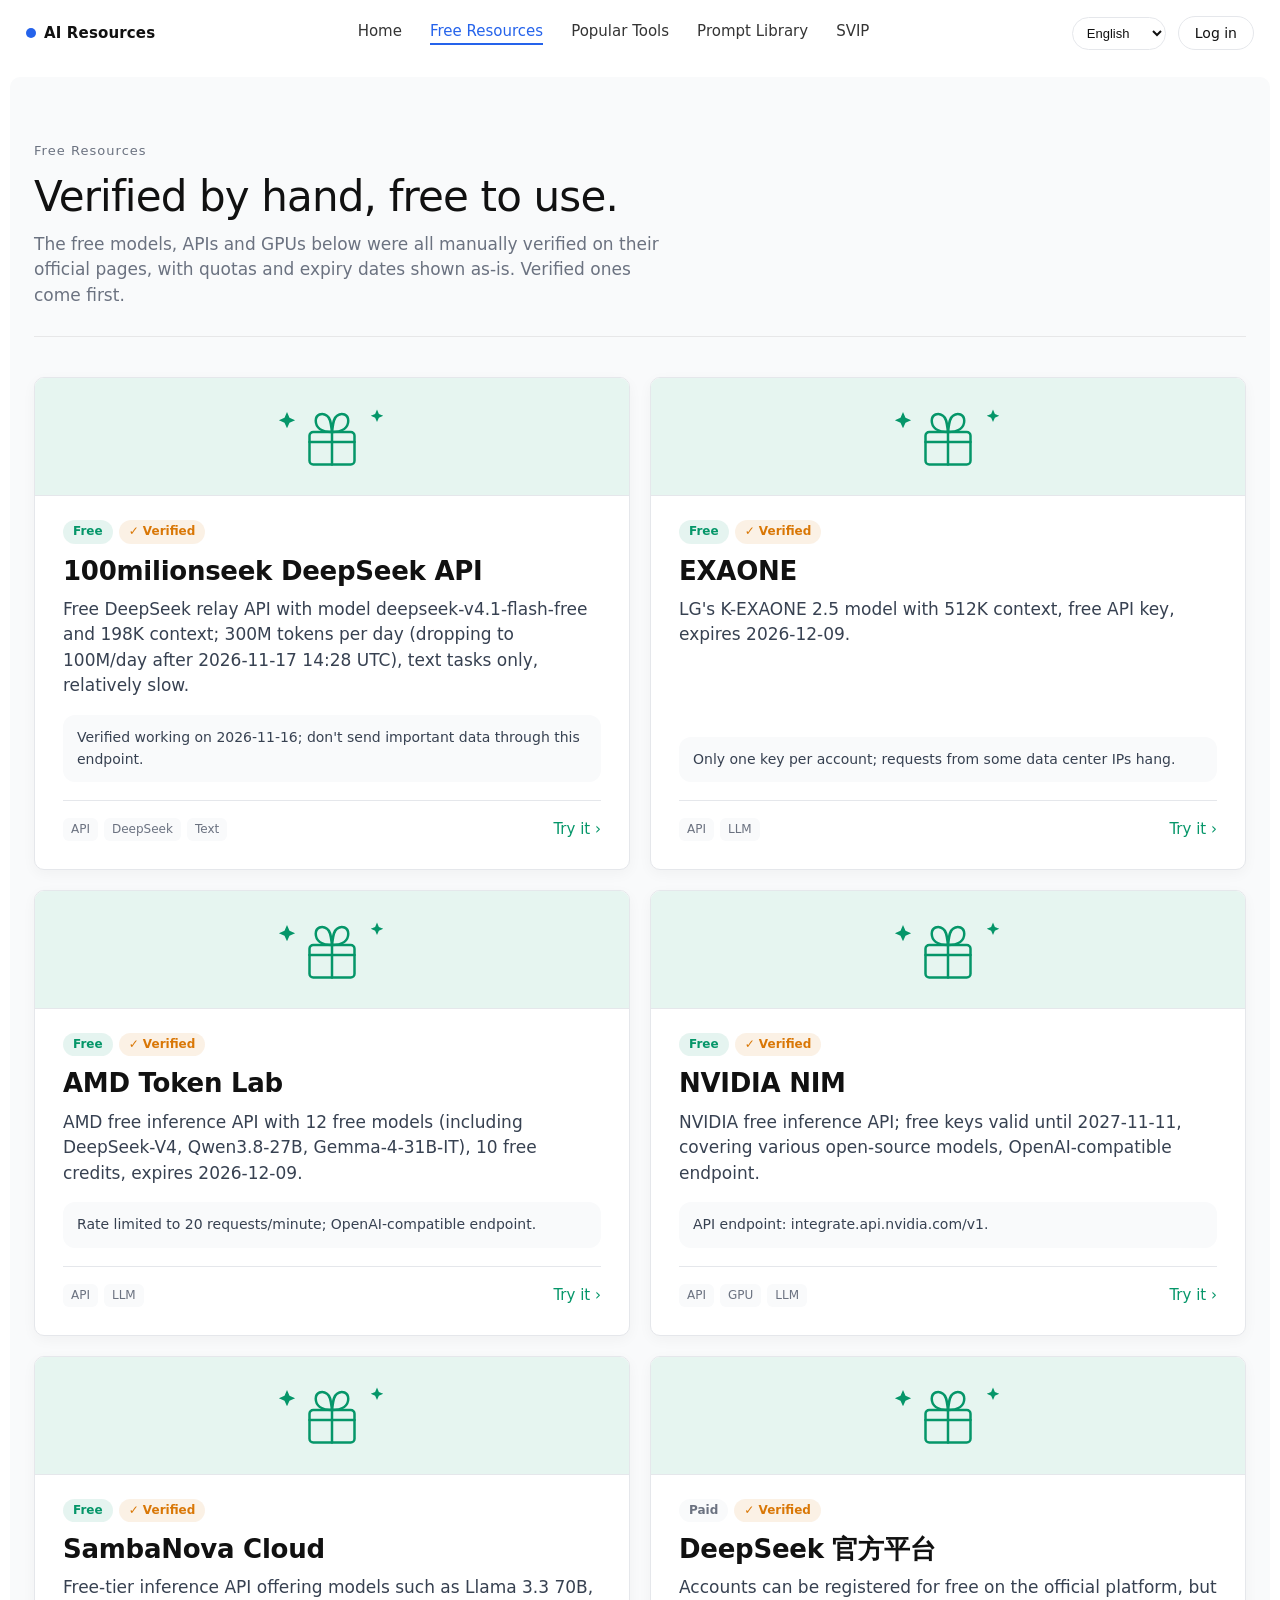
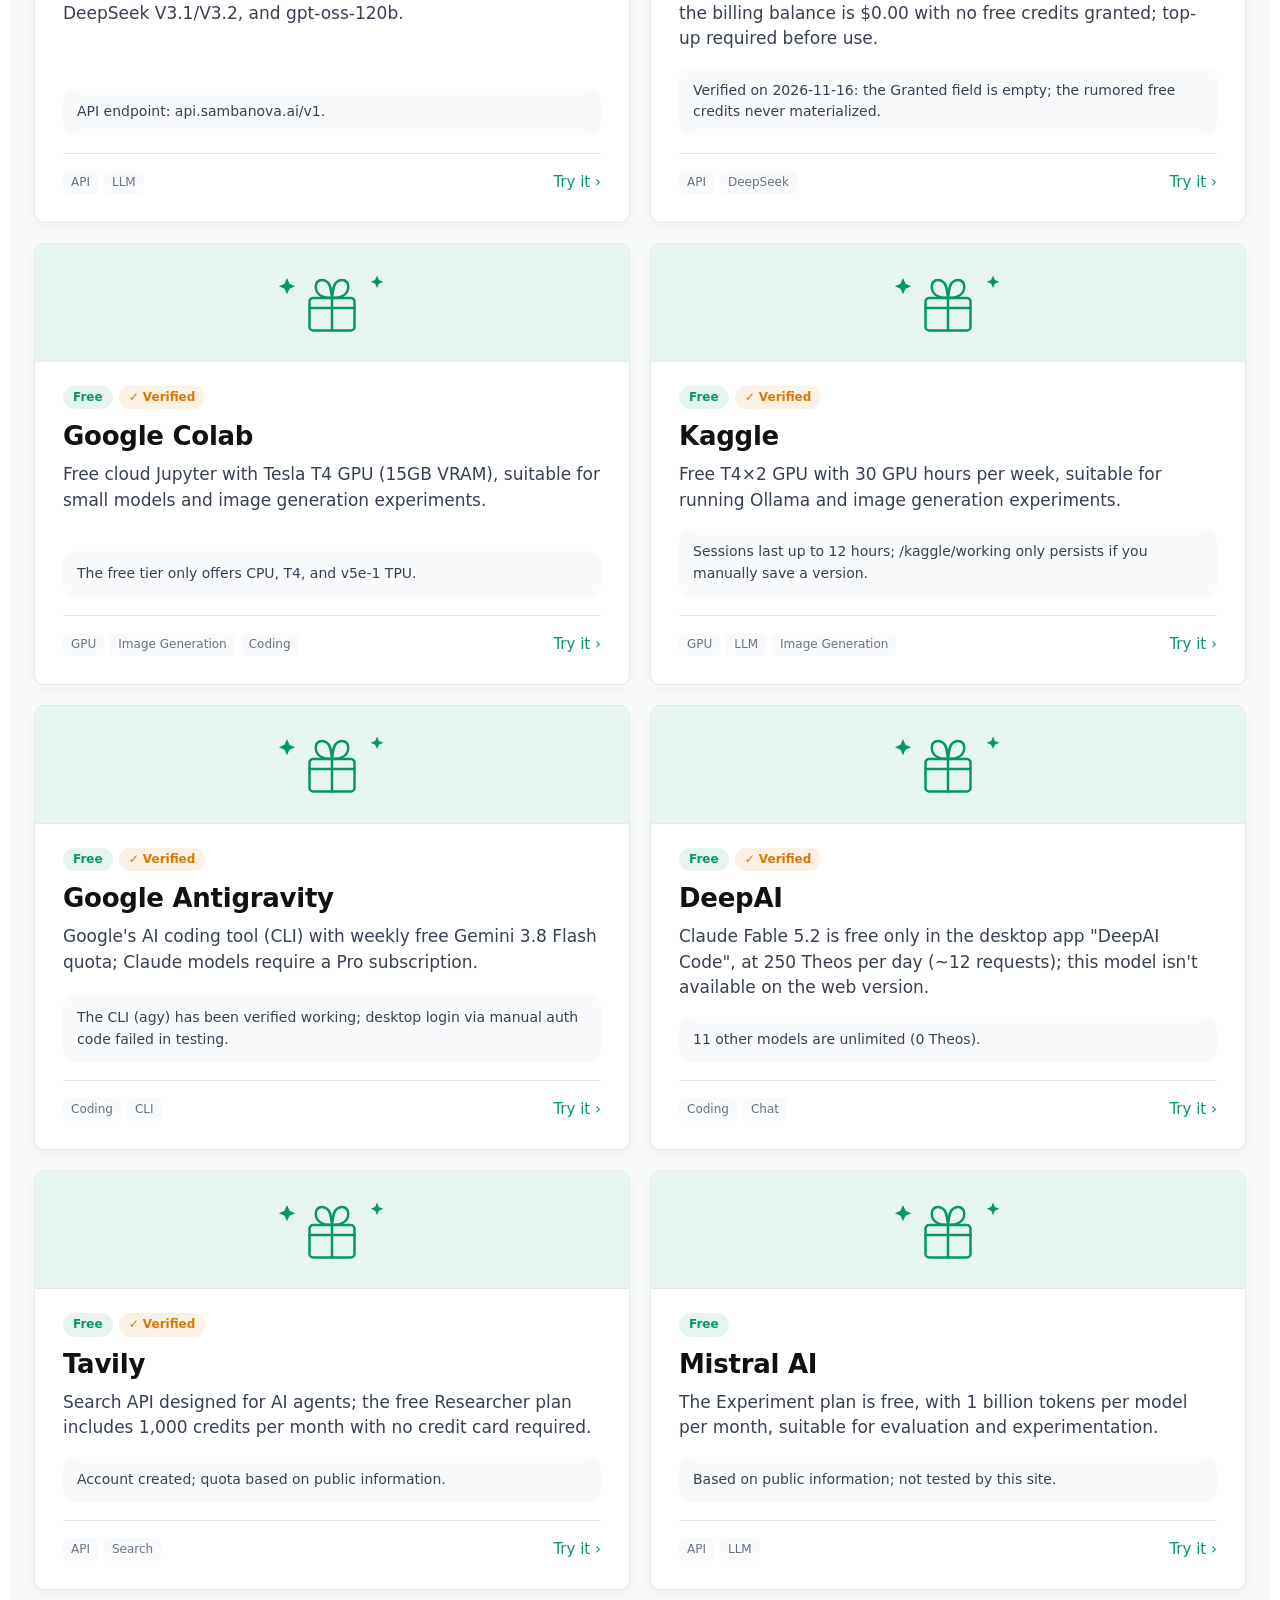
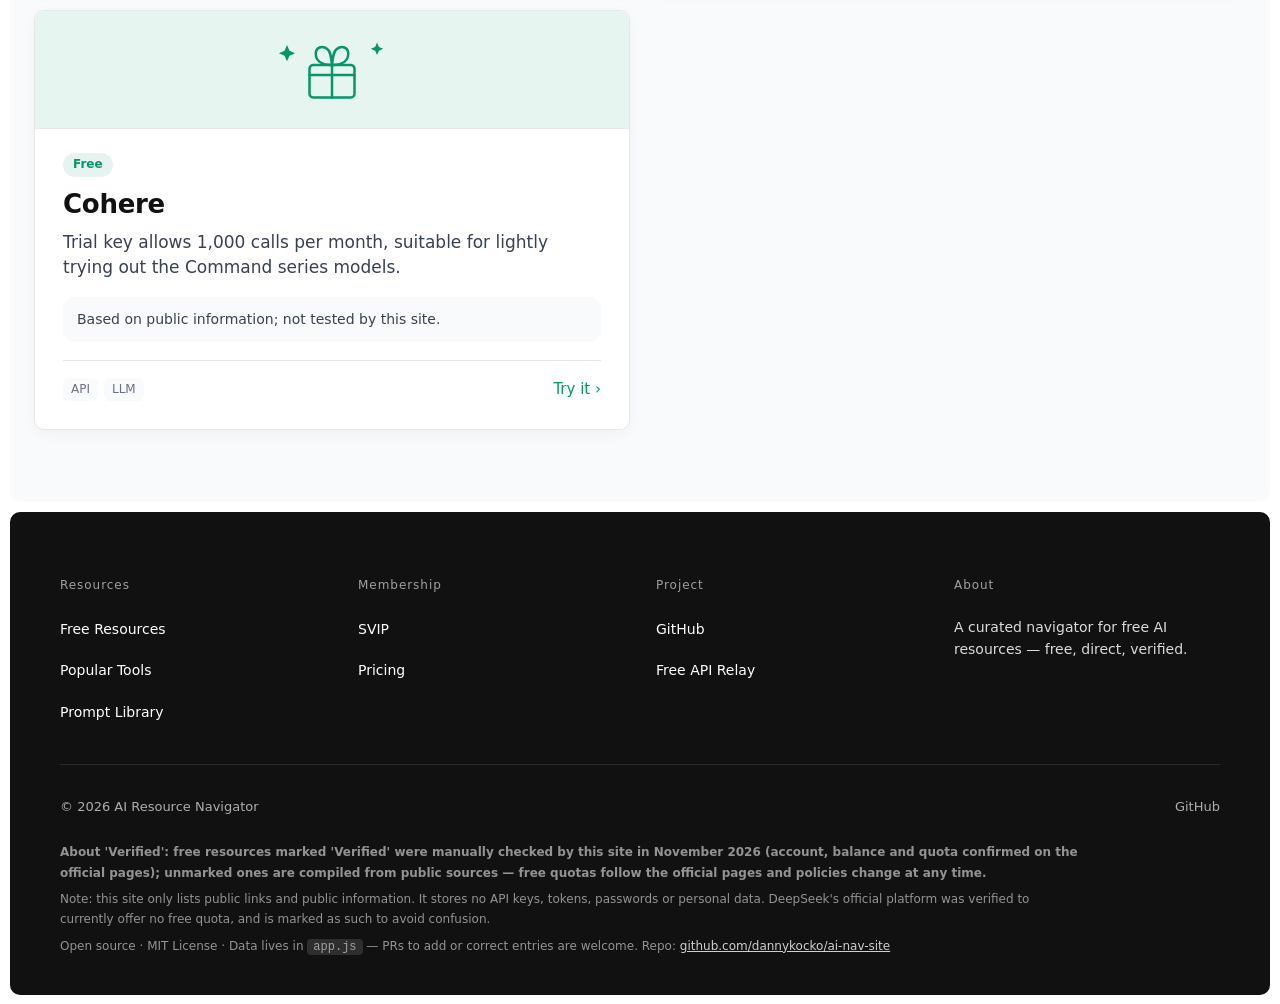
==== commit 49da8cf8: "b.ai teardown: apply b.ai structure/layout (hero, panels, footer) in white+blue palette - Full-viewp" ====
--- a/free.html
+++ b/free.html
@@ -1,4 +1,4 @@
-<!doctype html><html lang="en"><head><meta charset="UTF-8"><meta name="viewport" content="width=device-width, initial-scale=1"><title>Free AI Resources — AI Resource Navigator</title><meta name="description" content="A curated navigator for free AI resources, tools, prompts, and membership."><link rel="stylesheet" href="styles.css"><script async src="https://pagead2.googlesyndication.com/pagead/js/adsbygoogle.js?client=ca-pub-4561887610959232" crossorigin="anonymous"></script></head><body><nav class="apple-nav" aria-label="Main navigation"><div class="nav-inner"><a class="nav-logo" href="index.html" data-i18n="nav.logo">AI Resource Navigator</a><div class="nav-links"><a href="index.html" data-i18n="nav.home">Home</a><a href="free.html" data-i18n="nav.free">Free resources</a><a href="tools.html" data-i18n="nav.tools">AI tools</a><a href="prompts.html" data-i18n="nav.prompts">Prompts</a><a href="svip.html" data-i18n="nav.svip">SVIP</a></div><div class="nav-actions"><select id="langSelect" class="lang-select" aria-label="Language"></select><button type="button" class="nav-auth" id="navAuth" data-i18n="pay.login">Log in</button></div></div></nav><section class="showcase" id="free" aria-label="免费资源">
+<!doctype html><html lang="en"><head><meta charset="UTF-8"><meta name="viewport" content="width=device-width, initial-scale=1"><title>Free AI Resources — AI Resource Navigator</title><meta name="description" content="A curated navigator for free AI resources, tools, prompts, and membership."><link rel="stylesheet" href="styles.css"><script async src="https://pagead2.googlesyndication.com/pagead/js/adsbygoogle.js?client=ca-pub-4561887610959232" crossorigin="anonymous"></script></head><body><nav class="apple-nav" aria-label="Main navigation"><div class="nav-inner"><a class="nav-logo" href="index.html" data-i18n="nav.logo">AI Resource Navigator</a><div class="nav-links"><a href="index.html" data-i18n="nav.home">Home</a><a href="free.html" aria-current="page" data-i18n="nav.free">Free resources</a><a href="tools.html" data-i18n="nav.tools">AI tools</a><a href="prompts.html" data-i18n="nav.prompts">Prompts</a><a href="svip.html" data-i18n="nav.svip">SVIP</a></div><div class="nav-actions"><select id="langSelect" class="lang-select" aria-label="Language"></select><button type="button" class="nav-auth" id="navAuth" data-i18n="pay.login">Log in</button></div></div></nav><section class="showcase" id="free" aria-label="免费资源">
   <div class="wrap">
     <div class="section-head">
       <p class="eyebrow" data-i18n="free.eyebrow">免费资源</p>
@@ -10,10 +10,44 @@
 </section>
 
 <footer class="site-footer">
-  <div class="wrap">
-    <p><strong data-i18n="footer.p1">关于“已验证”：带「已验证」标记的免费资源是本站于 2026 年 11 月人工核实过的（账号、余额、额度均在官方页面确认）；未标记的为公开资料整理，免费额度以官方页面为准，各家政策随时会变。</strong></p>
-    <p data-i18n="footer.p2">说明：本站只收录公开链接与公开信息，不存储任何 API Key、Token、密码或个人信息。DeepSeek 官方平台经核实目前无免费额度，已如实标注，避免误导。</p>
-    <p data-i18n-html="footer.p3">开源项目 · MIT License · 数据在 <code>app.js</code> 里，欢迎提交 PR 补充或纠错。仓库：<a href="https://github.com/dannykocko/ai-nav-site" target="_blank" rel="noopener">github.com/dannykocko/ai-nav-site</a></p>
+  <div class="footer-inner">
+    <div class="footer-grid">
+      <div class="footer-col">
+        <h4 data-i18n="footer.colResources">资源</h4>
+        <ul>
+          <li><a href="free.html" data-i18n="nav.free">免费资源</a></li>
+          <li><a href="tools.html" data-i18n="nav.tools">热门工具</a></li>
+          <li><a href="prompts.html" data-i18n="nav.prompts">提示词</a></li>
+        </ul>
+      </div>
+      <div class="footer-col">
+        <h4 data-i18n="footer.colMembership">会员</h4>
+        <ul>
+          <li><a href="svip.html" data-i18n="nav.svip">SVIP</a></li>
+          <li><a href="svip.html" data-i18n="footer.pricing">定价</a></li>
+        </ul>
+      </div>
+      <div class="footer-col">
+        <h4 data-i18n="footer.colProject">项目</h4>
+        <ul>
+          <li><a href="https://github.com/dannykocko/ai-nav-site" target="_blank" rel="noopener">GitHub</a></li>
+          <li><a href="https://api.worinima.ccwu.cc" target="_blank" rel="noopener" data-i18n="footer.api">免费 API 中转</a></li>
+        </ul>
+      </div>
+      <div class="footer-col">
+        <h4 data-i18n="footer.colAbout">关于</h4>
+        <p data-i18n="footer.about">人工核实的免费 AI 资源导航，免费直达。</p>
+      </div>
+    </div>
+    <div class="footer-bottom">
+      <p>© 2026 AI Resource Navigator</p>
+      <p class="footer-legal"><a href="https://github.com/dannykocko/ai-nav-site" target="_blank" rel="noopener">GitHub</a></p>
+    </div>
+    <div class="footer-note">
+      <p><strong data-i18n="footer.p1">关于“已验证”：带「已验证」标记的免费资源是本站于 2026 年 11 月人工核实过的（账号、余额、额度均在官方页面确认）；未标记的为公开资料整理，免费额度以官方页面为准，各家政策随时会变。</strong></p>
+      <p data-i18n="footer.p2">说明：本站只收录公开链接与公开信息，不存储任何 API Key、Token、密码或个人信息。DeepSeek 官方平台经核实目前无免费额度，已如实标注，避免误导。</p>
+      <p data-i18n-html="footer.p3">开源项目 · MIT License · 数据在 <code>app.js</code> 里，欢迎提交 PR 补充或纠错。仓库：<a href="https://github.com/dannykocko/ai-nav-site" target="_blank" rel="noopener">github.com/dannykocko/ai-nav-site</a></p>
+    </div>
   </div>
 </footer>
 
--- a/styles.css
+++ b/styles.css
@@ -1,37 +1,40 @@
-/* AI 资源导航 · 深色高级风（b.ai 式：近黑底 + 渐变强调，无外部依赖，纯 CSS） */
+/* AI 资源导航 · b.ai 结构 + 舒适配色（白底 + 蓝点缀，零外部依赖，纯 CSS）
+   结构参考 b.ai：固定导航（滚动后毛玻璃）、大标题 hero、全屏圆角区块、细线分隔、
+   深色圆角页脚。配色保持舒适的白底 + 蓝点缀，不用 b.ai 的米白/黄橄榄。 */
 :root {
-  --text: #f5f5f7;
-  --body: #c7c7d1;
-  --muted: #9a9aa8;
-  --faint: #6e6e7d;
-  --link: #7dd3fc;
-  --blue: #6366f1;
-  --blue-hover: #7c6cf5;
-  --grad: linear-gradient(135deg, #8b5cf6, #3b82f6 55%, #06b6d4);
-  --bg: #0a0a12;
-  --bg2: #0e0e1a;
-  --card: #14141f;
-  --card2: #181828;
-  --border: rgba(255, 255, 255, 0.09);
-  --card-border: rgba(255, 255, 255, 0.08);
-  --nav-bg: rgba(10, 10, 18, 0.8);
-  --green: #34d399;
-  --green-bg: rgba(52, 211, 153, 0.14);
-  --gold: #fbbf24;
-  --gold-bg: rgba(251, 191, 36, 0.14);
-  --purple: #c084fc;
-  --purple-bg: rgba(192, 132, 252, 0.14);
-  --radius: 18px;
-  /* 分类强调色（JS 也用同一份色值给卡片 --cat） */
-  --cat-free: #34d399;
-  --cat-img: #a78bfa;
-  --cat-video: #f472b6;
-  --cat-write: #38bdf8;
-  --cat-code: #fbbf24;
-  --cat-audio: #2dd4bf;
-  --cat-search: #818cf8;
-  --cat-design: #fb923c;
-  --cat-eff: #a3e635;
+  --text: #111111;
+  --body: #374151;
+  --muted: #6B7280;
+  --faint: #9CA3AF;
+  --link: #2563EB;
+  --blue: #2563EB;
+  --blue-hover: #1D4ED8;
+  --blue-soft: #EFF6FF;
+  --bg: #FFFFFF;
+  --bg2: #F9FAFB;
+  --panel: #F9FAFB;
+  --card: #FFFFFF;
+  --border: #E5E7EB;
+  --hairline: rgba(17, 17, 17, 0.08);
+  --card-border: #E5E7EB;
+  --green: #059669;
+  --green-bg: rgba(5, 150, 105, 0.1);
+  --gold: #D97706;
+  --gold-bg: rgba(217, 119, 6, 0.1);
+  --purple: #7C3AED;
+  --purple-bg: rgba(124, 58, 237, 0.1);
+  --radius: 10px;
+  --radius-lg: 18px;
+  /* 分类强调色（与 app.js CAT_COLORS 同一份色值，干净分明） */
+  --cat-free: #059669;
+  --cat-img: #7C3AED;
+  --cat-video: #DB2777;
+  --cat-write: #0284C7;
+  --cat-code: #D97706;
+  --cat-audio: #0D9488;
+  --cat-search: #4F46E5;
+  --cat-design: #EA580C;
+  --cat-eff: #65A30D;
 }
 
 * { box-sizing: border-box; }
@@ -45,38 +48,45 @@
   margin: 0;
   background: var(--bg);
   color: var(--text);
-  font-family: -apple-system, BlinkMacSystemFont, "SF Pro Display", "SF Pro Text",
+  font-family: system-ui, -apple-system, "Segoe UI", "Helvetica Neue", Arial,
     "PingFang SC", "Hiragino Sans GB", "Microsoft YaHei", sans-serif;
   line-height: 1.6;
   -webkit-font-smoothing: antialiased;
 }
 
-.wrap { max-width: 1180px; margin: 0 auto; padding: 0 22px; }
+/* b.ai 式内容宽度：功能区 1400px，导航/页脚 1420px */
+.wrap { max-width: 1400px; margin: 0 auto; padding: 0 24px; }
 
 a { color: var(--link); }
 
-/* ---------- 顶部黑导航 ---------- */
+/* ---------- 顶部导航（b.ai 式：顶部透明，滚动后白底毛玻璃） ---------- */
 .apple-nav {
   position: sticky;
   top: 0;
   z-index: 100;
-  background: var(--nav-bg);
-  -webkit-backdrop-filter: saturate(180%) blur(20px);
-  backdrop-filter: saturate(180%) blur(20px);
-  border-bottom: 1px solid rgba(255, 255, 255, 0.06);
+  background: transparent;
+  border-bottom: 1px solid transparent;
+  transition: background 0.3s ease, border-color 0.3s ease;
+}
+.apple-nav.scrolled {
+  background: rgba(255, 255, 255, 0.8);
+  -webkit-backdrop-filter: blur(12px);
+  backdrop-filter: blur(12px);
+  border-bottom-color: var(--border);
 }
 .nav-inner {
-  max-width: 1024px;
+  max-width: 1420px;
   margin: 0 auto;
-  padding: 0 22px;
-  height: 48px;
+  padding: 16px 26px;
   display: flex;
   align-items: center;
   justify-content: space-between;
   gap: 16px;
 }
 .nav-logo {
-  color: #f5f5f7;
+  display: inline-flex;
+  align-items: center;
+  color: var(--text);
   font-size: 15px;
   font-weight: 600;
   letter-spacing: 0.01em;
@@ -89,46 +99,71 @@
   width: 10px;
   height: 10px;
   margin-right: 8px;
-  border-radius: 3px;
-  background: var(--grad);
-  vertical-align: 0;
+  border-radius: 50%;
+  background: var(--blue);
 }
 .nav-links { display: flex; align-items: center; gap: 28px; }
 .nav-links a {
-  color: #f5f5f7;
-  opacity: 0.75;
-  font-size: 12px;
+  color: var(--text);
+  font-size: 15px;
+  font-weight: 500;
+  line-height: 20px;
   text-decoration: none;
   white-space: nowrap;
-  transition: opacity 0.2s ease;
-}
-.nav-links a:hover { opacity: 1; }
+  opacity: 0.85;
+  border-bottom: 2px solid transparent;
+  padding-bottom: 2px;
+  transition: color 0.2s ease, border-color 0.2s ease, opacity 0.2s ease;
+}
+.nav-links a:hover { opacity: 1; color: var(--blue); border-bottom-color: var(--blue); }
+.nav-links a[aria-current="page"] { opacity: 1; color: var(--blue); border-bottom-color: var(--blue); }
 .nav-actions { display: flex; align-items: center; gap: 12px; }
 .lang-select {
-  background: rgba(255, 255, 255, 0.12);
-  color: #f5f5f7;
-  border: 1px solid rgba(255, 255, 255, 0.3);
+  background: #fff;
+  color: var(--text);
+  border: 1px solid var(--border);
   border-radius: 999px;
-  padding: 3px 6px;
-  font-size: 12px;
+  padding: 7px 10px;
+  font-size: 13px;
   outline: none;
   cursor: pointer;
   white-space: nowrap;
 }
-.lang-select:focus-visible { border-color: #fff; }
-.lang-select option { color: #1d1d1f; }
-
-/* ---------- Hero ---------- */
+.lang-select:focus-visible { border-color: var(--blue); }
+.lang-select option { color: #111111; }
+
+/* 登录按钮：b.ai 式白底 pill */
+.nav-auth {
+  background: #fff;
+  color: var(--text);
+  border: 1px solid var(--border);
+  border-radius: 999px;
+  padding: 8px 16px;
+  font-size: 14px;
+  font-weight: 500;
+  font-family: inherit;
+  cursor: pointer;
+  white-space: nowrap;
+  max-width: 200px;
+  overflow: hidden;
+  text-overflow: ellipsis;
+  transition: border-color 0.2s ease, color 0.2s ease;
+}
+.nav-auth:hover { border-color: var(--blue); color: var(--blue); }
+.nav-auth.logged { max-width: 220px; }
+
+/* ---------- Hero（b.ai 式：近满屏，大标题 44/62/76，行高 1.0，点状地球插画） ---------- */
 .hero {
   position: relative;
   overflow: hidden;
   text-align: center;
-  padding: 110px 22px 84px;
-  background:
-    radial-gradient(720px 420px at 18% -8%, rgba(139, 92, 246, 0.28), transparent 65%),
-    radial-gradient(640px 400px at 82% 0%, rgba(6, 182, 212, 0.22), transparent 65%),
-    radial-gradient(500px 320px at 50% 110%, rgba(244, 114, 182, 0.14), transparent 70%),
-    var(--bg);
+  min-height: min(92vh, 860px);
+  display: flex;
+  flex-direction: column;
+  align-items: center;
+  justify-content: center;
+  padding: 96px 22px 80px;
+  background: var(--bg);
 }
 .hero-art {
   position: absolute;
@@ -136,41 +171,36 @@
   width: 100%;
   height: 100%;
   pointer-events: none;
-  opacity: 0.55;
+  opacity: 0.5;
 }
 .hero-eyebrow {
   position: relative;
-  margin: 0;
-  font-size: 17px;
-  font-weight: 600;
-  background: linear-gradient(90deg, #a78bfa, #38bdf8, #f472b6);
-  -webkit-background-clip: text;
-  background-clip: text;
-  -webkit-text-fill-color: transparent;
-  color: transparent;
+  margin: 0 0 16px;
+  font-size: 13px;
+  font-weight: 500;
+  letter-spacing: 0.08em;
+  color: var(--muted);
 }
 .hero h1 {
   position: relative;
-  margin: 14px 0 18px;
-  font-size: clamp(42px, 7.5vw, 72px);
-  font-weight: 700;
-  line-height: 1.05;
-  letter-spacing: -0.03em;
-  background: linear-gradient(180deg, #ffffff 30%, #b9b9c9 100%);
-  -webkit-background-clip: text;
-  background-clip: text;
-  -webkit-text-fill-color: transparent;
-  color: transparent;
-}
+  margin: 0 0 20px;
+  font-size: 44px;
+  font-weight: 500;
+  line-height: 1;
+  letter-spacing: -0.02em;
+  color: var(--text);
+}
+@media (min-width: 768px) { .hero h1 { font-size: 62px; } }
+@media (min-width: 1024px) { .hero h1 { font-size: 76px; } }
 .hero-sub {
   position: relative;
-  margin: 0 auto 20px;
-  max-width: 720px;
-  font-size: 21px;
-  line-height: 1.4;
-  color: var(--body);
-}
-.hero-stats { position: relative; margin: 0 0 30px; font-size: 14px; color: var(--faint); }
+  margin: 0 auto 24px;
+  max-width: 640px;
+  font-size: 20px;
+  line-height: 1.5;
+  color: var(--muted);
+}
+.hero-stats { position: relative; margin: 0 0 32px; font-size: 14px; color: var(--faint); }
 .hero-cta {
   position: relative;
   display: flex;
@@ -181,21 +211,21 @@
 }
 .btn-primary {
   display: inline-block;
-  background: var(--grad);
+  background: var(--blue);
   color: #fff;
-  font-size: 17px;
+  font-size: 15px;
   font-weight: 500;
-  padding: 12px 28px;
-  border: none;
+  padding: 12px 24px;
+  border: 1px solid var(--blue);
   border-radius: 999px;
   text-decoration: none;
   cursor: pointer;
   font-family: inherit;
-  transition: filter 0.2s ease, transform 0.2s ease;
-}
-.btn-primary:hover { filter: brightness(1.15); transform: translateY(-1px); }
-.btn-link { font-size: 17px; text-decoration: none; color: #e5e5ef; }
-.btn-link:hover { text-decoration: underline; }
+  transition: background 0.2s ease;
+}
+.btn-primary:hover { background: var(--blue-hover); }
+.btn-link { font-size: 15px; font-weight: 500; text-decoration: none; color: var(--text); }
+.btn-link:hover { color: var(--blue); }
 
 /* Hero 入场动画（纯 CSS） */
 .hero-eyebrow, .hero h1, .hero-sub, .hero-stats, .hero-cta {
@@ -210,29 +240,40 @@
   to { opacity: 1; transform: translateY(0); }
 }
 
-/* ---------- 通用区块头 ---------- */
-section { scroll-margin-top: 64px; }
-.section-head { text-align: center; margin-bottom: 44px; }
+/* ---------- b.ai 式圆角区块（10px 间距的浅灰圆角卡片） ---------- */
+.glance, .showcase, .tools, .prompts, .pricing {
+  margin: 10px;
+  border-radius: var(--radius);
+  background: var(--panel);
+  padding: 64px 0 72px;
+}
+section { scroll-margin-top: 80px; }
+
+/* ---------- 通用区块头（b.ai 式：小灰标签 + 大标题 + 细线分隔） ---------- */
+.section-head {
+  text-align: center;
+  margin-bottom: 40px;
+  padding-bottom: 28px;
+  border-bottom: 1px solid var(--hairline);
+}
+@media (min-width: 768px) { .section-head { text-align: left; } }
 .eyebrow {
-  margin: 0;
-  font-size: 14px;
-  font-weight: 700;
+  margin: 0 0 12px;
+  font-size: 13px;
+  font-weight: 500;
   letter-spacing: 0.08em;
-  text-transform: uppercase;
-  background: linear-gradient(90deg, #a78bfa, #38bdf8);
-  -webkit-background-clip: text;
-  background-clip: text;
-  -webkit-text-fill-color: transparent;
-  color: transparent;
+  color: var(--muted);
 }
 .section-head h2 {
-  margin: 10px 0 12px;
-  font-size: clamp(28px, 4.5vw, 42px);
-  font-weight: 700;
+  margin: 0 0 12px;
+  font-size: 26px;
+  font-weight: 500;
   line-height: 1.1;
   letter-spacing: -0.02em;
-  color: #fff;
-}
+  color: var(--text);
+}
+@media (min-width: 768px) { .section-head h2 { font-size: 32px; } }
+@media (min-width: 1024px) { .section-head h2 { font-size: 42px; } }
 .section-sub {
   margin: 0 auto;
   max-width: 640px;
@@ -240,6 +281,7 @@
   line-height: 1.5;
   color: var(--muted);
 }
+@media (min-width: 768px) { .section-sub { margin-left: 0; } }
 .prompt-lang-note {
   margin: 10px auto 0;
   max-width: 640px;
@@ -247,32 +289,35 @@
   line-height: 1.5;
   color: var(--muted);
 }
-
-/* ---------- 一眼看全站（数据图表） ---------- */
-.glance { background: var(--bg2); padding: 76px 0 84px; }
+@media (min-width: 768px) { .prompt-lang-note { margin-left: 0; } }
+
+/* ---------- 一眼看全站（数据图表；数字行用 b.ai 式竖线分隔） ---------- */
 .glance-tiles {
   display: grid;
-  grid-template-columns: repeat(4, 1fr);
+  grid-template-columns: repeat(2, 1fr);
   gap: 16px;
   margin-bottom: 28px;
 }
+@media (min-width: 768px) {
+  .glance-tiles { display: flex; gap: 0; }
+}
 .tile {
-  background: var(--card);
-  border: 1px solid var(--card-border);
-  border-radius: var(--radius);
-  padding: 24px 20px;
+  background: transparent;
+  border: none;
+  border-radius: 0;
+  padding: 8px 20px;
   text-align: center;
+}
+@media (min-width: 768px) {
+  .tile { flex: 1; border-left: 1px solid var(--hairline); }
+  .tile:first-child { border-left: none; }
 }
 .tile-num {
   font-size: clamp(34px, 4vw, 44px);
-  font-weight: 700;
+  font-weight: 500;
   letter-spacing: -0.02em;
   line-height: 1.1;
-  background: linear-gradient(135deg, #c4b5fd, #67e8f9);
-  -webkit-background-clip: text;
-  background-clip: text;
-  -webkit-text-fill-color: transparent;
-  color: transparent;
+  color: var(--text);
 }
 .tile-label { margin-top: 6px; font-size: 14px; color: var(--muted); }
 .chart-grid {
@@ -285,9 +330,10 @@
   border: 1px solid var(--card-border);
   border-radius: var(--radius);
   padding: 26px 28px;
+  box-shadow: 0 4px 14px rgba(0, 0, 0, 0.04);
 }
 .chart-panel.wide { grid-column: 1 / -1; }
-.chart-title { margin: 0 0 20px; font-size: 18px; font-weight: 600; color: #fff; }
+.chart-title { margin: 0 0 20px; font-size: 18px; font-weight: 600; color: var(--text); }
 .donut-flex { display: flex; align-items: center; gap: 28px; flex-wrap: wrap; }
 .donut-wrap { flex: none; position: relative; width: 180px; height: 180px; }
 .donut-wrap svg { display: block; }
@@ -300,26 +346,27 @@
   justify-content: center;
   pointer-events: none;
 }
-.donut-total { font-size: 34px; font-weight: 700; line-height: 1; color: #fff; }
+.donut-total { font-size: 34px; font-weight: 500; line-height: 1; color: var(--text); }
 .donut-label { margin-top: 4px; font-size: 12px; color: var(--muted); }
 .donut-legend { flex: 1; min-width: 200px; display: grid; grid-template-columns: 1fr 1fr; gap: 8px 16px; }
 .legend-item { display: flex; align-items: center; gap: 8px; font-size: 14px; color: var(--body); min-width: 0; }
 .legend-item .dot { flex: none; width: 10px; height: 10px; border-radius: 3px; }
 .legend-item .lg-name { line-height: 1.35; }
-.legend-item .lg-n { margin-left: auto; font-weight: 600; color: #fff; }
+.legend-item .lg-n { margin-left: auto; font-weight: 600; color: var(--text); }
 .split-bar { display: flex; height: 44px; border-radius: 12px; overflow: hidden; margin-bottom: 14px; }
-.split-seg { display: flex; align-items: center; justify-content: center; font-size: 14px; font-weight: 700; color: #0a0a12; min-width: 0; white-space: nowrap; overflow: hidden; }
+.split-seg { display: flex; align-items: center; justify-content: center; font-size: 14px; font-weight: 600; color: #fff; min-width: 0; white-space: nowrap; overflow: hidden; }
+.split-seg:first-child { background: var(--gold); }
+.split-seg:last-child { background: var(--text); }
 .split-labels { display: flex; flex-direction: column; gap: 8px; }
 .split-labels .legend-item { font-size: 14px; }
 .bars { display: flex; flex-direction: column; gap: 12px; }
 .bar-row { display: grid; grid-template-columns: 190px 1fr 36px; align-items: center; gap: 12px; }
 .bar-label { font-size: 14px; color: var(--body); overflow: hidden; text-overflow: ellipsis; white-space: nowrap; }
-.bar-track { height: 12px; border-radius: 999px; background: rgba(255, 255, 255, 0.07); overflow: hidden; }
-.bar-fill { height: 100%; border-radius: 999px; background: linear-gradient(90deg, #8b5cf6, #38bdf8); }
-.bar-count { font-size: 14px; font-weight: 600; color: #fff; text-align: right; }
+.bar-track { height: 12px; border-radius: 999px; background: #F3F4F6; overflow: hidden; }
+.bar-fill { height: 100%; border-radius: 999px; background: var(--blue); }
+.bar-count { font-size: 14px; font-weight: 600; color: var(--text); text-align: right; }
 
 /* ---------- 免费资源展区 ---------- */
-.showcase { background: var(--bg); padding: 76px 0 84px; }
 .showcase-grid {
   display: grid;
   grid-template-columns: repeat(2, minmax(0, 1fr));
@@ -332,13 +379,13 @@
   overflow: hidden;
   display: flex;
   flex-direction: column;
-  box-shadow: 0 4px 24px rgba(0, 0, 0, 0.3);
+  box-shadow: 0 4px 14px rgba(0, 0, 0, 0.04);
   transition: transform 0.3s ease, box-shadow 0.3s ease, border-color 0.3s ease;
 }
 .sc-card:hover {
   transform: translateY(-4px);
-  box-shadow: 0 12px 32px rgba(0, 0, 0, 0.45);
-  border-color: color-mix(in srgb, var(--cat, #34d399) 55%, transparent);
+  box-shadow: 0 8px 28px rgba(0, 0, 0, 0.08);
+  border-color: color-mix(in srgb, var(--cat, #059669) 55%, transparent);
 }
 .sc-visual {
   position: relative;
@@ -347,23 +394,21 @@
   display: flex;
   align-items: center;
   justify-content: center;
-  color: var(--cat, #34d399);
-  background:
-    radial-gradient(220px 90px at 50% 120%, color-mix(in srgb, var(--cat, #34d399) 55%, transparent), transparent 70%),
-    linear-gradient(135deg, color-mix(in srgb, var(--cat, #34d399) 26%, #14141f), #14141f 70%);
+  color: var(--cat, #059669);
+  background: color-mix(in srgb, var(--cat, #059669) 10%, #FFFFFF);
   border-bottom: 1px solid var(--card-border);
   overflow: hidden;
 }
 .sc-visual svg { width: 150px; height: 84px; }
 .sc-body { padding: 24px 28px 28px; display: flex; flex-direction: column; flex: 1; }
 .sc-eyebrow { margin: 0 0 12px; display: flex; flex-wrap: wrap; gap: 6px; }
-.sc-name { margin: 0 0 10px; font-size: 26px; font-weight: 600; letter-spacing: -0.01em; line-height: 1.2; }
+.sc-name { margin: 0 0 10px; font-size: 26px; font-weight: 600; letter-spacing: -0.01em; line-height: 1.2; color: var(--text); }
 .sc-name a { color: var(--text); text-decoration: none; }
 .sc-name a:hover { color: var(--link); }
 .sc-desc { margin: 0 0 16px; font-size: 17px; line-height: 1.5; color: var(--body); flex: 1; }
 .sc-note {
   margin: 0 0 18px;
-  background: rgba(255, 255, 255, 0.05);
+  background: var(--bg2);
   border-radius: 12px;
   padding: 12px 14px;
   font-size: 14px;
@@ -384,12 +429,11 @@
   font-weight: 500;
   text-decoration: none;
   white-space: nowrap;
-  color: var(--cat, #34d399);
+  color: var(--cat, #059669);
 }
 .sc-cta:hover { text-decoration: underline; }
 
 /* ---------- 热门工具区 ---------- */
-.tools { background: var(--bg2); padding: 76px 0 84px; }
 .toolbar {
   display: flex;
   gap: 12px;
@@ -398,6 +442,7 @@
   max-width: 760px;
   margin: 0 auto 16px;
 }
+@media (min-width: 768px) { .toolbar { margin-left: 0; } }
 #search {
   flex: 1;
   min-width: 240px;
@@ -414,8 +459,8 @@
 }
 #search::placeholder { color: var(--faint); }
 #search:focus {
-  border-color: #8b5cf6;
-  box-shadow: 0 0 0 4px rgba(139, 92, 246, 0.25);
+  border-color: var(--blue);
+  box-shadow: 0 0 0 4px rgba(37, 99, 235, 0.15);
 }
 .free-only {
   display: inline-flex;
@@ -427,9 +472,10 @@
   user-select: none;
   padding: 0 4px;
 }
-.free-only input { width: 18px; height: 18px; accent-color: #8b5cf6; cursor: pointer; }
+.free-only input { width: 18px; height: 18px; accent-color: var(--blue); cursor: pointer; }
 
 .chips { display: flex; flex-wrap: wrap; gap: 8px; justify-content: center; margin-bottom: 12px; }
+@media (min-width: 768px) { .chips { justify-content: flex-start; } }
 .chip {
   border: 1px solid var(--border);
   background: var(--card);
@@ -443,9 +489,9 @@
 }
 .chip:hover { border-color: var(--text); }
 .chip.active {
-  background: var(--cat, #8b5cf6);
-  border-color: var(--cat, #8b5cf6);
-  color: #0a0a12;
+  background: var(--cat, var(--blue));
+  border-color: var(--cat, var(--blue));
+  color: #fff;
   font-weight: 600;
 }
 .chip .chip-dot {
@@ -453,13 +499,14 @@
   width: 8px;
   height: 8px;
   border-radius: 50%;
-  background: var(--cat, #8b5cf6);
+  background: var(--cat, var(--blue));
   margin-right: 7px;
   vertical-align: 1px;
 }
-.chip.active .chip-dot { background: #0a0a12; }
+.chip.active .chip-dot { background: #fff; }
 
 .count { text-align: center; color: var(--faint); font-size: 13px; margin: 4px 0 24px; }
+@media (min-width: 768px) { .count { text-align: left; } }
 
 /* 工具卡片网格 */
 .grid {
@@ -474,12 +521,13 @@
   overflow: hidden;
   display: flex;
   flex-direction: column;
+  box-shadow: 0 4px 14px rgba(0, 0, 0, 0.04);
   transition: transform 0.3s ease, box-shadow 0.3s ease, border-color 0.3s ease;
 }
 .card:hover {
   transform: translateY(-3px);
-  box-shadow: 0 8px 28px rgba(0, 0, 0, 0.45);
-  border-color: color-mix(in srgb, var(--cat, #8b5cf6) 55%, transparent);
+  box-shadow: 0 8px 28px rgba(0, 0, 0, 0.08);
+  border-color: color-mix(in srgb, var(--cat, var(--blue)) 55%, transparent);
 }
 .card-visual {
   position: relative;
@@ -488,10 +536,8 @@
   display: flex;
   align-items: center;
   justify-content: center;
-  color: var(--cat, #8b5cf6);
-  background:
-    radial-gradient(180px 70px at 50% 130%, color-mix(in srgb, var(--cat, #8b5cf6) 50%, transparent), transparent 70%),
-    linear-gradient(135deg, color-mix(in srgb, var(--cat, #8b5cf6) 22%, #14141f), #14141f 75%);
+  color: var(--cat, var(--blue));
+  background: color-mix(in srgb, var(--cat, var(--blue)) 10%, #FFFFFF);
   border-bottom: 1px solid var(--card-border);
   overflow: hidden;
 }
@@ -504,8 +550,8 @@
   flex: none;
   font-size: 12px;
   font-weight: 600;
-  color: var(--cat, #a78bfa);
-  background: color-mix(in srgb, var(--cat, #a78bfa) 16%, transparent);
+  color: var(--cat, var(--blue));
+  background: color-mix(in srgb, var(--cat, var(--blue)) 12%, transparent);
   border-radius: 6px;
   padding: 2px 8px;
 }
@@ -521,31 +567,339 @@
 }
 .card-bottom { display: flex; justify-content: space-between; align-items: flex-end; gap: 10px; }
 .tags { display: flex; flex-wrap: wrap; gap: 6px; }
-.tag { font-size: 12px; color: var(--muted); background: rgba(255, 255, 255, 0.06); border-radius: 6px; padding: 2px 8px; }
-.visit { flex: none; font-size: 13px; font-weight: 500; text-decoration: none; color: var(--cat, #a78bfa); }
+.tag { font-size: 12px; color: var(--muted); background: var(--bg2); border-radius: 6px; padding: 2px 8px; }
+.visit { flex: none; font-size: 13px; font-weight: 500; text-decoration: none; color: var(--cat, var(--blue)); }
 .visit:hover { text-decoration: underline; }
 .badges { display: flex; flex-wrap: wrap; gap: 6px; margin-top: 14px; padding-top: 14px; border-top: 1px solid var(--card-border); }
 .badge { font-size: 12px; font-weight: 600; border-radius: 999px; padding: 2px 10px; }
 .badge.free { color: var(--green); background: var(--green-bg); }
-.badge.trial { color: #7dd3fc; background: rgba(125, 211, 252, 0.14); }
-.badge.paid { color: var(--muted); background: rgba(255, 255, 255, 0.07); }
+.badge.trial { color: #0284C7; background: rgba(2, 132, 199, 0.1); }
+.badge.paid { color: var(--muted); background: var(--bg2); }
 .badge.oss { color: var(--purple); background: var(--purple-bg); }
 .badge.verified { color: var(--gold); background: var(--gold-bg); }
 
 .empty { text-align: center; color: var(--muted); padding: 48px 0; }
 
-/* ---------- 页脚 ---------- */
+/* ---------- 收尾大标题（b.ai 式 closing statement，白底大字） ---------- */
+.closing {
+  background: var(--bg);
+  text-align: center;
+  padding: 96px 22px;
+}
+.closing h2 {
+  margin: 0 auto 16px;
+  max-width: 900px;
+  font-size: 40px;
+  font-weight: 500;
+  line-height: 1.05;
+  letter-spacing: -0.02em;
+  color: var(--text);
+}
+@media (min-width: 768px) { .closing h2 { font-size: 60px; } }
+.closing p {
+  margin: 0 auto;
+  max-width: 640px;
+  font-size: 18px;
+  line-height: 1.5;
+  color: var(--muted);
+}
+
+/* ---------- 提示词库 ---------- */
+.source-note {
+  max-width: 760px;
+  margin: 28px auto 0;
+  font-size: 12.5px;
+  line-height: 1.7;
+  color: var(--muted);
+  text-align: center;
+}
+.source-note a { color: var(--body); }
+.prompt-grid {
+  display: grid;
+  grid-template-columns: repeat(auto-fill, minmax(300px, 1fr));
+  gap: 16px;
+}
+.p-card {
+  background: var(--card);
+  border: 1px solid var(--card-border);
+  border-radius: var(--radius);
+  overflow: hidden;
+  display: flex;
+  flex-direction: column;
+  box-shadow: 0 4px 14px rgba(0, 0, 0, 0.04);
+  transition: transform 0.3s ease, box-shadow 0.3s ease;
+}
+.p-card:hover { transform: translateY(-3px); box-shadow: 0 8px 28px rgba(0, 0, 0, 0.08); }
+.p-cover {
+  position: relative;
+  aspect-ratio: 16 / 10;
+  background-size: cover, cover;
+  background-position: center, center;
+  color: var(--text);
+}
+.p-cover::after {
+  content: "";
+  position: absolute;
+  inset: 0;
+  background: linear-gradient(180deg, transparent 55%, rgba(17, 17, 17, 0.35));
+}
+.p-cat {
+  position: absolute;
+  left: 12px;
+  bottom: 12px;
+  z-index: 1;
+  background: rgba(255, 255, 255, 0.9);
+  color: var(--text);
+  font-size: 12px;
+  font-weight: 600;
+  border-radius: 999px;
+  padding: 3px 10px;
+  border: 1px solid var(--border);
+}
+.p-body { padding: 18px 20px 16px; display: flex; flex-direction: column; flex: 1; }
+.p-title { margin: 0 0 6px; font-size: 17px; font-weight: 600; line-height: 1.35; color: var(--text); }
+.p-meta { margin: 0 0 10px; font-size: 12.5px; color: var(--faint); }
+.p-text {
+  margin: 0 0 14px;
+  font-size: 14px;
+  line-height: 1.6;
+  color: var(--body);
+  white-space: pre-line;
+  display: -webkit-box;
+  -webkit-line-clamp: 4;
+  -webkit-box-orient: vertical;
+  overflow: hidden;
+  flex: 1;
+}
+.p-foot {
+  display: flex;
+  justify-content: space-between;
+  align-items: center;
+  gap: 10px;
+  border-top: 1px solid var(--card-border);
+  padding-top: 14px;
+}
+.copy-btn {
+  border: none;
+  background: var(--blue);
+  color: #fff;
+  font-size: 13px;
+  font-weight: 600;
+  font-family: inherit;
+  border-radius: 999px;
+  padding: 7px 16px;
+  cursor: pointer;
+  transition: background 0.2s ease;
+}
+.copy-btn:hover { background: var(--blue-hover); }
+.copy-btn.done { background: var(--green); }
+.p-src { font-size: 13px; text-decoration: none; white-space: nowrap; color: var(--text); }
+.p-src:hover { color: var(--blue); }
+.load-more-wrap { text-align: center; margin-top: 28px; }
+.btn-outline {
+  background: transparent;
+  color: var(--text);
+  border: 1px solid var(--border);
+  font-size: 15px;
+  font-family: inherit;
+  padding: 12px 28px;
+  border-radius: 999px;
+  cursor: pointer;
+  transition: border-color 0.2s ease, color 0.2s ease;
+}
+.btn-outline:hover { border-color: var(--text); }
+
+/* ---------- SVIP 定价 ---------- */
+.pricing-grid {
+  display: grid;
+  grid-template-columns: repeat(5, 1fr);
+  gap: 20px;
+  padding-top: 14px;
+}
+
+/* USD / EUR 切换 */
+.currency-toggle { display: flex; align-items: center; justify-content: center; gap: 8px; margin-top: 18px; }
+@media (min-width: 768px) { .currency-toggle { justify-content: flex-start; } }
+.cur-label { font-size: 14px; color: var(--muted); }
+.cur-btn { min-height: 36px; padding: 6px 16px; border: 1px solid var(--border); border-radius: 999px; background: transparent; font-size: 14px; font-weight: 600; color: var(--text); cursor: pointer; }
+.cur-btn.active { background: var(--text); border-color: var(--text); color: #fff; }
+.price-card {
+  position: relative;
+  background: var(--card);
+  border: 1px solid var(--card-border);
+  border-radius: var(--radius);
+  padding: 32px 26px;
+  text-align: center;
+  display: flex;
+  flex-direction: column;
+  align-items: center;
+  box-shadow: 0 4px 14px rgba(0, 0, 0, 0.04);
+  transition: transform 0.3s ease, box-shadow 0.3s ease, border-color 0.3s ease;
+  overflow: hidden;
+}
+.price-card::before {
+  content: "";
+  position: absolute;
+  top: 0;
+  left: 0;
+  right: 0;
+  height: 4px;
+  background: var(--tier, var(--blue));
+}
+.price-card:hover { transform: translateY(-4px); box-shadow: 0 12px 32px rgba(0, 0, 0, 0.08); border-color: color-mix(in srgb, var(--tier, var(--blue)) 50%, transparent); }
+.price-card h3 { margin: 0 0 16px; font-size: 20px; font-weight: 600; color: var(--text); }
+.price { margin: 0; font-size: 56px; font-weight: 500; letter-spacing: -0.02em; line-height: 1; color: var(--tier, var(--text)); }
+.price .currency { font-size: 28px; font-weight: 600; margin-right: 2px; }
+.per { margin: 12px 0 20px; font-size: 15px; color: var(--muted); }
+.benefits {
+  list-style: none;
+  margin: 0 0 24px;
+  padding: 16px 0 0;
+  border-top: 1px solid var(--card-border);
+  width: 100%;
+  flex: 1;
+  text-align: left;
+}
+.benefits li {
+  font-size: 14px;
+  line-height: 1.5;
+  color: var(--body);
+  padding: 5px 0 5px 24px;
+  position: relative;
+}
+.benefits li::before {
+  content: "✓";
+  position: absolute;
+  left: 2px;
+  top: 5px;
+  color: var(--tier, var(--green));
+  font-weight: 700;
+}
+.price-btn { width: 100%; background: var(--tier, var(--blue)); font-size: 15px; padding: 12px 16px; white-space: nowrap; }
+.price-btn:hover { filter: brightness(1.08); }
+/* 各档专属强调色（干净分明） */
+.plan-month { --tier: #0284C7; }
+.plan-quarter { --tier: #7C3AED; }
+.plan-half { --tier: #DB2777; }
+.plan-year { --tier: #D97706; }
+.price-card.featured { border-color: var(--blue); }
+.best-badge {
+  position: absolute;
+  top: -13px;
+  left: 50%;
+  transform: translateX(-50%);
+  background: var(--gold);
+  color: #fff;
+  font-size: 12px;
+  font-weight: 700;
+  border-radius: 999px;
+  padding: 4px 14px;
+  white-space: nowrap;
+  z-index: 1;
+}
+/* 永久档：干净金色边框 + 金色价，最醒目 */
+.plan-lifetime {
+  --tier: #D97706;
+  border: 2px solid var(--gold);
+  box-shadow: 0 8px 28px rgba(217, 119, 6, 0.14);
+}
+.plan-lifetime .price { color: var(--gold); }
+.plan-lifetime .price-btn { background: var(--gold); border-color: var(--gold); }
+.plan-lifetime .price-btn:hover { background: #B45309; }
+
+/* ---------- Toast ---------- */
+.toast {
+  position: fixed;
+  left: 50%;
+  bottom: 28px;
+  transform: translate(-50%, 16px);
+  background: rgba(17, 17, 17, 0.95);
+  color: #fff;
+  font-size: 15px;
+  padding: 12px 22px;
+  border-radius: 999px;
+  opacity: 0;
+  pointer-events: none;
+  transition: opacity 0.3s ease, transform 0.3s ease;
+  z-index: 200;
+  box-shadow: 0 8px 24px rgba(0, 0, 0, 0.25);
+  white-space: nowrap;
+}
+.toast.show { opacity: 1; transform: translate(-50%, 0); }
+
+/* ---------- 页脚（b.ai 式：深色圆角卡片，四栏链接 + 底栏） ---------- */
 .site-footer {
-  background: #08080e;
-  border-top: 1px solid rgba(255, 255, 255, 0.06);
-  padding: 32px 0 48px;
+  background: #111111;
+  color: #FFFFFF;
+  border-radius: var(--radius);
+  margin: 0 10px 10px;
+}
+.footer-inner {
+  max-width: 1420px;
+  margin: 0 auto;
+  padding: 48px 16px 32px;
+}
+@media (min-width: 768px) { .footer-inner { padding: 64px 50px 32px; } }
+.footer-grid {
+  display: grid;
+  grid-template-columns: 1fr;
+  gap: 40px;
+}
+@media (min-width: 768px) { .footer-grid { grid-template-columns: repeat(4, 1fr); gap: 32px; } }
+.footer-col h4 {
+  margin: 0 0 20px;
   font-size: 12px;
+  font-weight: 500;
+  letter-spacing: 0.08em;
+  color: rgba(255, 255, 255, 0.6);
+}
+.footer-col ul {
+  list-style: none;
+  margin: 0;
+  padding: 0;
+  display: flex;
+  flex-direction: column;
+  gap: 16px;
+}
+.footer-col a {
+  font-size: 14px;
+  color: #FFFFFF;
+  text-decoration: none;
+  transition: color 0.2s ease;
+}
+.footer-col a:hover { color: rgba(255, 255, 255, 0.8); }
+.footer-col p {
+  margin: 0;
+  font-size: 14px;
   line-height: 1.6;
-  color: var(--muted);
-}
-.site-footer p { margin: 8px 0; max-width: 1024px; }
-.site-footer a { color: var(--body); }
-.site-footer code { background: rgba(255, 255, 255, 0.08); border-radius: 4px; padding: 1px 6px; }
+  color: rgba(255, 255, 255, 0.85);
+}
+.footer-bottom {
+  margin-top: 40px;
+  padding-top: 32px;
+  border-top: 1px solid rgba(255, 255, 255, 0.1);
+  display: flex;
+  flex-direction: column;
+  gap: 16px;
+  font-size: 13px;
+  color: rgba(255, 255, 255, 0.66);
+}
+@media (min-width: 768px) {
+  .footer-bottom { flex-direction: row; align-items: center; justify-content: space-between; }
+}
+.footer-bottom p { margin: 0; }
+.footer-bottom a { color: rgba(255, 255, 255, 0.66); text-decoration: none; }
+.footer-bottom a:hover { color: #FFFFFF; }
+.footer-bottom .footer-legal { display: flex; gap: 24px; }
+.footer-note {
+  margin-top: 24px;
+  font-size: 12px;
+  line-height: 1.7;
+  color: rgba(255, 255, 255, 0.55);
+}
+.footer-note p { margin: 6px 0; max-width: 1024px; }
+.footer-note a { color: rgba(255, 255, 255, 0.8); }
+.footer-note code { background: rgba(255, 255, 255, 0.12); border-radius: 4px; padding: 1px 6px; }
 
 /* ---------- 滚动淡入（纯 CSS，支持的浏览器才生效，不支持则直接显示） ---------- */
 @supports (animation-timeline: view()) {
@@ -560,21 +914,201 @@
   to { opacity: 1; transform: translateY(0); }
 }
 
+/* ---------- 会员状态条（SVIP 区） ---------- */
+.member-bar {
+  display: flex;
+  align-items: center;
+  justify-content: center;
+  gap: 14px;
+  flex-wrap: wrap;
+  max-width: 760px;
+  margin: 0 auto 26px;
+  padding: 12px 18px;
+  background: var(--card);
+  border: 1px solid var(--card-border);
+  border-radius: 14px;
+  font-size: 15px;
+  color: var(--body);
+}
+.mb-text { overflow-wrap: anywhere; }
+.mb-btn { padding: 8px 20px; font-size: 14px; min-height: 40px; }
+
+/* ---------- 弹窗（登录 / 付款） ---------- */
+.modal {
+  position: fixed;
+  inset: 0;
+  z-index: 300;
+  display: flex;
+  align-items: center;
+  justify-content: center;
+  padding: 20px;
+}
+.modal[hidden] { display: none; }
+.modal-backdrop { position: absolute; inset: 0; background: rgba(17, 17, 17, 0.56); }
+.modal-card {
+  position: relative;
+  background: #FFFFFF;
+  border: 1px solid var(--border);
+  border-radius: 16px;
+  padding: 28px;
+  width: 100%;
+  max-width: 420px;
+  max-height: calc(100vh - 40px);
+  max-height: calc(100dvh - 40px);
+  overflow-y: auto;
+  box-shadow: 0 20px 60px rgba(0, 0, 0, 0.18);
+  text-align: left;
+  color: var(--text);
+}
+.modal-card h3 { margin: 0 0 8px; font-size: 22px; font-weight: 600; letter-spacing: -0.01em; color: var(--text); }
+.modal-sub { margin: 0 0 18px; color: var(--muted); font-size: 15px; line-height: 1.5; }
+.modal-x {
+  position: absolute;
+  top: 10px;
+  right: 10px;
+  width: 44px;
+  height: 44px;
+  border: none;
+  background: transparent;
+  font-size: 24px;
+  line-height: 1;
+  color: var(--muted);
+  cursor: pointer;
+  border-radius: 50%;
+}
+.modal-x:hover { background: var(--bg2); color: var(--text); }
+
+.auth-tabs { display: flex; gap: 8px; margin-bottom: 18px; }
+.auth-tab {
+  flex: 1;
+  min-height: 44px;
+  padding: 10px;
+  border: 1px solid var(--border);
+  background: #fff;
+  color: var(--text);
+  border-radius: 999px;
+  font-size: 15px;
+  font-family: inherit;
+  cursor: pointer;
+}
+.auth-tab.active { background: var(--blue); border-color: var(--blue); color: #fff; font-weight: 600; }
+#authForm label { display: block; margin-bottom: 14px; font-size: 14px; font-weight: 600; color: var(--text); }
+#authForm input {
+  display: block;
+  width: 100%;
+  height: 48px;
+  margin-top: 6px;
+  padding: 0 14px;
+  font-size: 16px;
+  font-family: inherit;
+  border: 1px solid var(--border);
+  border-radius: 12px;
+  background: #fff;
+  color: var(--text);
+  outline: none;
+}
+#authForm input:focus { border-color: var(--blue); box-shadow: 0 0 0 4px rgba(37, 99, 235, 0.15); }
+.form-err { color: #DC2626; font-size: 14px; line-height: 1.5; margin: 0 0 12px; }
+.auth-submit { width: 100%; min-height: 48px; }
+.auth-submit:disabled { opacity: 0.6; }
+
+/* 注册：邮箱验证码行（输入框 + 发送按钮并排） */
+.code-row { display: flex; align-items: flex-end; gap: 10px; margin-bottom: 14px; }
+.code-row label { flex: 1; margin-bottom: 0; }
+.code-row .code-btn { flex: none; min-height: 44px; white-space: nowrap; }
+.code-btn:disabled { opacity: 0.55; }
+.auth-switch { text-align: center; font-size: 14px; color: var(--muted); margin: 14px 0 0; }
+.link-btn {
+  background: none;
+  border: none;
+  color: var(--link);
+  font-size: 14px;
+  font-family: inherit;
+  cursor: pointer;
+  padding: 4px 8px;
+}
+.link-btn:hover { text-decoration: underline; }
+
+/* 付款弹窗内容 */
+.order-card { max-width: 460px; }
+.order-plan { margin: 0 0 4px; font-size: 17px; font-weight: 600; color: var(--text); }
+.order-no { margin: 0 0 16px; font-size: 12.5px; color: var(--faint); }
+.order-no code { background: var(--bg2); border-radius: 4px; padding: 1px 6px; }
+.order-field { display: block; margin-bottom: 16px; font-size: 14px; font-weight: 600; }
+.order-select {
+  display: block;
+  width: 100%;
+  height: 48px;
+  margin-top: 6px;
+  padding: 0 12px;
+  font-size: 16px;
+  font-family: inherit;
+  border: 1px solid var(--border);
+  border-radius: 12px;
+  background: #fff;
+  color: var(--text);
+  outline: none;
+}
+.order-qr-wrap { text-align: center; margin-bottom: 16px; }
+.order-qr { width: 240px; height: 240px; max-width: 100%; border-radius: 12px; border: 1px solid var(--card-border); background: #fff; }
+.order-row {
+  display: flex;
+  align-items: center;
+  gap: 8px;
+  margin-bottom: 10px;
+  font-size: 14px;
+}
+.order-label { flex: none; color: var(--muted); }
+.order-addr {
+  flex: 1;
+  min-width: 0;
+  overflow-wrap: anywhere;
+  font-size: 13px;
+  background: var(--bg2);
+  border-radius: 8px;
+  padding: 8px 10px;
+}
+.order-amount { flex: 1; font-size: 22px; letter-spacing: -0.01em; color: var(--text); }
+.mini-btn {
+  flex: none;
+  border: 1px solid var(--border);
+  background: transparent;
+  color: var(--text);
+  border-radius: 999px;
+  padding: 8px 14px;
+  font-size: 13px;
+  font-family: inherit;
+  cursor: pointer;
+  min-height: 36px;
+}
+.mini-btn:hover { border-color: var(--text); }
+.order-fiat { margin: 4px 0 12px; font-size: 14px; color: var(--muted); }
+.order-fee { margin: 0 0 12px; font-size: 13px; color: var(--gold); }
+.order-warn {
+  background: var(--gold-bg);
+  border-radius: 12px;
+  padding: 12px 14px;
+  margin-bottom: 16px;
+  font-size: 13.5px;
+  line-height: 1.6;
+  color: var(--body);
+}
+.order-warn p { margin: 4px 0 0; }
+.order-status { margin: 0 0 16px; font-size: 15px; text-align: center; }
+.order-status.ok { color: var(--green); font-weight: 600; }
+.order-status.bad { color: #DC2626; font-weight: 600; }
+.order-wide { width: 100%; min-height: 48px; }
+
 /* ---------- 移动端 ---------- */
-@media (max-width: 640px) {
-  .showcase-grid { grid-template-columns: 1fr; }
-  .glance-tiles { grid-template-columns: repeat(2, 1fr); }
-  .chart-grid { grid-template-columns: 1fr; }
-  .bar-row { grid-template-columns: 110px 1fr 30px; }
+@media (max-width: 1020px) {
+  .pricing-grid { grid-template-columns: repeat(2, 1fr); }
 }
 @media (max-width: 640px) {
   .wrap { padding: 0 16px; }
   /* 导航：两行——第一行 logo + 登录/语言（始终可见），第二行链接横向滚动不换行 */
   .nav-inner {
-    height: auto;
-    min-height: 48px;
+    padding: 8px 16px;
     flex-wrap: wrap;
-    padding: 8px 16px;
     row-gap: 2px;
   }
   .nav-actions { order: 2; margin-left: auto; gap: 10px; }
@@ -590,13 +1124,16 @@
   .nav-links::-webkit-scrollbar { display: none; }
   .nav-links a { padding: 8px 2px; font-size: 13px; }
   .lang-select { padding: 8px 10px; font-size: 13px; min-height: 36px; }
-  .hero { padding: 64px 16px 56px; }
-  .hero h1 { font-size: clamp(34px, 9vw, 44px); }
+  .hero { min-height: 0; padding: 64px 16px 56px; }
+  .hero h1 { font-size: 44px; }
   .hero-sub { font-size: 17px; }
   .hero-cta { gap: 16px; }
   .btn-primary { padding: 13px 26px; }
-  .showcase, .tools { padding: 56px 0 64px; }
-  .sc-card { padding: 0; }
+  .glance, .showcase, .tools, .prompts, .pricing { padding: 56px 0 64px; }
+  .showcase-grid { grid-template-columns: 1fr; }
+  .glance-tiles { grid-template-columns: repeat(2, 1fr); }
+  .chart-grid { grid-template-columns: 1fr; }
+  .bar-row { grid-template-columns: 110px 1fr 30px; }
   .sc-body { padding: 20px; }
   .sc-name { font-size: 22px; }
   .sc-desc { font-size: 16px; }
@@ -608,254 +1145,8 @@
   .chip { padding: 10px 16px; min-height: 44px; }
   .copy-btn { padding: 10px 18px; min-height: 40px; }
   .toast { max-width: calc(100vw - 32px); white-space: normal; text-align: center; }
-  .site-footer { padding: 28px 0 40px; }
-}
-
-/* ---------- 减少动态 ---------- */
-@media (prefers-reduced-motion: reduce) {
-  html { scroll-behavior: auto; }
-  *, *::before, *::after { animation: none !important; transition: none !important; }
-}
-
-/* ---------- 提示词库 ---------- */
-.prompts { background: var(--bg); padding: 76px 0 84px; }
-.source-note {
-  max-width: 760px;
-  margin: 28px auto 0;
-  font-size: 12.5px;
-  line-height: 1.7;
-  color: var(--muted);
-  text-align: center;
-}
-.source-note a { color: var(--body); }
-.prompt-grid {
-  display: grid;
-  grid-template-columns: repeat(auto-fill, minmax(300px, 1fr));
-  gap: 16px;
-}
-.p-card {
-  background: var(--card);
-  border: 1px solid var(--card-border);
-  border-radius: var(--radius);
-  overflow: hidden;
-  display: flex;
-  flex-direction: column;
-  transition: transform 0.3s ease, box-shadow 0.3s ease;
-}
-.p-card:hover { transform: translateY(-3px); box-shadow: 0 8px 28px rgba(0, 0, 0, 0.45); }
-.p-cover {
-  position: relative;
-  aspect-ratio: 16 / 10;
-  background-size: cover, cover;
-  background-position: center, center;
-}
-.p-cover::after {
-  content: "";
-  position: absolute;
-  inset: 0;
-  background: linear-gradient(180deg, transparent 55%, rgba(10, 10, 18, 0.55));
-}
-.p-cat {
-  position: absolute;
-  left: 12px;
-  bottom: 12px;
-  z-index: 1;
-  background: rgba(10, 10, 18, 0.85);
-  color: #fff;
-  font-size: 12px;
-  font-weight: 600;
-  border-radius: 999px;
-  padding: 3px 10px;
-}
-.p-body { padding: 18px 20px 16px; display: flex; flex-direction: column; flex: 1; }
-.p-title { margin: 0 0 6px; font-size: 17px; font-weight: 600; line-height: 1.35; color: #fff; }
-.p-meta { margin: 0 0 10px; font-size: 12.5px; color: var(--faint); }
-.p-text {
-  margin: 0 0 14px;
-  font-size: 14px;
-  line-height: 1.6;
-  color: var(--body);
-  white-space: pre-line;
-  display: -webkit-box;
-  -webkit-line-clamp: 4;
-  -webkit-box-orient: vertical;
-  overflow: hidden;
-  flex: 1;
-}
-.p-foot {
-  display: flex;
-  justify-content: space-between;
-  align-items: center;
-  gap: 10px;
-  border-top: 1px solid var(--card-border);
-  padding-top: 14px;
-}
-.copy-btn {
-  border: none;
-  background: var(--grad);
-  color: #fff;
-  font-size: 13px;
-  font-weight: 600;
-  font-family: inherit;
-  border-radius: 999px;
-  padding: 7px 16px;
-  cursor: pointer;
-  transition: filter 0.2s ease;
-}
-.copy-btn:hover { filter: brightness(1.15); }
-.copy-btn.done { background: #059669; }
-.p-src { font-size: 13px; text-decoration: none; white-space: nowrap; }
-.p-src:hover { text-decoration: underline; }
-.load-more-wrap { text-align: center; margin-top: 28px; }
-.btn-outline {
-  background: transparent;
-  color: var(--text);
-  border: 1px solid var(--border);
-  font-size: 15px;
-  font-family: inherit;
-  padding: 12px 28px;
-  border-radius: 999px;
-  cursor: pointer;
-  transition: border-color 0.2s ease;
-}
-.btn-outline:hover { border-color: var(--text); }
-
-/* ---------- SVIP 定价 ---------- */
-.pricing { background: var(--bg2); padding: 76px 0 84px; }
-.pricing-grid {
-  display: grid;
-  grid-template-columns: repeat(5, 1fr);
-  gap: 20px;
-  padding-top: 14px;
-}
-
-/* USD / EUR 切换 */
-.currency-toggle { display: flex; align-items: center; justify-content: center; gap: 8px; margin-top: 18px; }
-.cur-label { font-size: 14px; color: var(--muted); }
-.cur-btn { min-height: 36px; padding: 6px 16px; border: 1px solid var(--border); border-radius: 999px; background: transparent; font-size: 14px; font-weight: 600; color: var(--text); cursor: pointer; }
-.cur-btn.active { background: #f5f5f7; border-color: #f5f5f7; color: #0a0a12; }
-.price-card {
-  position: relative;
-  background: var(--card);
-  border: 1px solid var(--card-border);
-  border-radius: 20px;
-  padding: 32px 26px;
-  text-align: center;
-  display: flex;
-  flex-direction: column;
-  align-items: center;
-  box-shadow: 0 4px 24px rgba(0, 0, 0, 0.3);
-  transition: transform 0.3s ease, box-shadow 0.3s ease, border-color 0.3s ease;
-  overflow: hidden;
-}
-.price-card::before {
-  content: "";
-  position: absolute;
-  top: 0;
-  left: 0;
-  right: 0;
-  height: 4px;
-  background: var(--tier, #8b5cf6);
-}
-.price-card:hover { transform: translateY(-4px); box-shadow: 0 12px 32px rgba(0, 0, 0, 0.45); border-color: color-mix(in srgb, var(--tier, #8b5cf6) 50%, transparent); }
-.price-card h3 { margin: 0 0 16px; font-size: 20px; font-weight: 600; color: #fff; }
-.price { margin: 0; font-size: 56px; font-weight: 700; letter-spacing: -0.02em; line-height: 1; color: var(--tier, #fff); }
-.price .currency { font-size: 28px; font-weight: 600; margin-right: 2px; }
-.per { margin: 12px 0 20px; font-size: 15px; color: var(--muted); }
-.benefits {
-  list-style: none;
-  margin: 0 0 24px;
-  padding: 16px 0 0;
-  border-top: 1px solid var(--card-border);
-  width: 100%;
-  flex: 1;
-  text-align: left;
-}
-.benefits li {
-  font-size: 14px;
-  line-height: 1.5;
-  color: var(--body);
-  padding: 5px 0 5px 24px;
-  position: relative;
-}
-.benefits li::before {
-  content: "✓";
-  position: absolute;
-  left: 2px;
-  top: 5px;
-  color: var(--tier, #34d399);
-  font-weight: 700;
-}
-.price-btn { width: 100%; background: var(--tier, #8b5cf6); font-size: 15px; padding: 12px 16px; white-space: nowrap; }
-.price-btn:hover { filter: brightness(1.15); }
-/* 各档专属强调色 */
-.plan-month { --tier: #38bdf8; }
-.plan-quarter { --tier: #a78bfa; }
-.plan-half { --tier: #f472b6; }
-.plan-year { --tier: #fbbf24; }
-.price-card.featured { background: #1d1a12; border-color: rgba(251, 191, 36, 0.35); color: #fff; }
-.price-card.featured .per { color: #a1a1a6; }
-.price-card.featured .benefits { border-top-color: rgba(255, 255, 255, 0.12); }
-.price-card.featured .benefits li { color: #f5f5f7; }
-.price-card.featured .btn-primary { background: linear-gradient(135deg, #f59e0b, #fbbf24); color: #0a0a12; }
-.price-card.featured .btn-primary:hover { filter: brightness(1.1); }
-.best-badge {
-  position: absolute;
-  top: -13px;
-  left: 50%;
-  transform: translateX(-50%);
-  background: linear-gradient(135deg, #f59e0b, #fbbf24);
-  color: #0a0a12;
-  font-size: 12px;
-  font-weight: 700;
-  border-radius: 999px;
-  padding: 4px 14px;
-  white-space: nowrap;
-  z-index: 1;
-}
-/* 永久档：金色渐变边框 + 辉光，最醒目 */
-.plan-lifetime {
-  --tier: #fbbf24;
-  border: 1px solid transparent;
-  background:
-    linear-gradient(#191512, #191512) padding-box,
-    linear-gradient(135deg, #f59e0b, #f472b6 45%, #8b5cf6) border-box;
-  box-shadow: 0 8px 36px rgba(245, 158, 11, 0.22);
-}
-.plan-lifetime .price {
-  background: linear-gradient(135deg, #fde68a, #f59e0b 55%, #fbbf24);
-  -webkit-background-clip: text;
-  background-clip: text;
-  -webkit-text-fill-color: transparent;
-  color: transparent;
-}
-.plan-lifetime .price-btn { background: linear-gradient(135deg, #f59e0b, #fbbf24); color: #0a0a12; }
-
-/* ---------- Toast（支付占位提示） ---------- */
-.toast {
-  position: fixed;
-  left: 50%;
-  bottom: 28px;
-  transform: translate(-50%, 16px);
-  background: rgba(245, 245, 247, 0.95);
-  color: #0a0a12;
-  font-size: 15px;
-  padding: 12px 22px;
-  border-radius: 999px;
-  opacity: 0;
-  pointer-events: none;
-  transition: opacity 0.3s ease, transform 0.3s ease;
-  z-index: 200;
-  box-shadow: 0 8px 24px rgba(0, 0, 0, 0.4);
-  white-space: nowrap;
-}
-.toast.show { opacity: 1; transform: translate(-50%, 0); }
-
-/* ---------- 提示词与定价 · 移动端 ---------- */
-@media (max-width: 1020px) {
-  .pricing-grid { grid-template-columns: repeat(2, 1fr); }
-}
-@media (max-width: 640px) {
+  .closing { padding: 64px 16px; }
+  .closing h2 { font-size: 40px; }
   .prompts, .pricing { padding: 56px 0 64px; }
   .prompt-grid { grid-template-columns: 1fr; }
   .pricing-grid { grid-template-columns: 1fr; }
@@ -863,279 +1154,14 @@
   .price-card { padding: 28px 22px; }
   .price-btn { min-height: 48px; }
   .member-bar { flex-direction: column; align-items: stretch; gap: 10px; text-align: center; }
-}
-@media (max-width: 560px) {
-  .nav-links a[href^="https://github"] { display: none; }
-}
-
-/* ---------- 导航登录按钮 ---------- */
-.nav-auth {
-  background: rgba(255, 255, 255, 0.12);
-  color: #f5f5f7;
-  border: 1px solid rgba(255, 255, 255, 0.3);
-  border-radius: 999px;
-  padding: 3px 12px;
-  font-size: 12px;
-  font-family: inherit;
-  cursor: pointer;
-  white-space: nowrap;
-  max-width: 160px;
-  overflow: hidden;
-  text-overflow: ellipsis;
-}
-.nav-auth:hover { background: rgba(255, 255, 255, 0.22); }
-.nav-auth.logged { max-width: 200px; }
-
-/* ---------- 会员状态条（SVIP 区） ---------- */
-.member-bar {
-  display: flex;
-  align-items: center;
-  justify-content: center;
-  gap: 14px;
-  flex-wrap: wrap;
-  max-width: 760px;
-  margin: 0 auto 26px;
-  padding: 12px 18px;
-  background: var(--card);
-  border: 1px solid var(--card-border);
-  border-radius: 14px;
-  font-size: 15px;
-  color: var(--body);
-}
-.mb-text { overflow-wrap: anywhere; }
-.mb-btn { padding: 8px 20px; font-size: 14px; min-height: 40px; }
-
-/* ---------- 弹窗（登录 / 付款） ---------- */
-.modal {
-  position: fixed;
-  inset: 0;
-  z-index: 300;
-  display: flex;
-  align-items: center;
-  justify-content: center;
-  padding: 20px;
-}
-.modal[hidden] { display: none; }
-.modal-backdrop { position: absolute; inset: 0; background: rgba(0, 0, 0, 0.65); }
-.modal-card {
-  position: relative;
-  background: #16161f;
-  border: 1px solid var(--border);
-  border-radius: 20px;
-  padding: 28px;
-  width: 100%;
-  max-width: 420px;
-  max-height: calc(100vh - 40px);
-  max-height: calc(100dvh - 40px);
-  overflow-y: auto;
-  box-shadow: 0 20px 60px rgba(0, 0, 0, 0.5);
-  text-align: left;
-  color: var(--text);
-}
-.modal-card h3 { margin: 0 0 8px; font-size: 22px; font-weight: 600; letter-spacing: -0.01em; color: #fff; }
-.modal-sub { margin: 0 0 18px; color: var(--muted); font-size: 15px; line-height: 1.5; }
-.modal-x {
-  position: absolute;
-  top: 10px;
-  right: 10px;
-  width: 44px;
-  height: 44px;
-  border: none;
-  background: transparent;
-  font-size: 24px;
-  line-height: 1;
-  color: var(--muted);
-  cursor: pointer;
-  border-radius: 50%;
-}
-.modal-x:hover { background: rgba(255, 255, 255, 0.08); color: var(--text); }
-
-.auth-tabs { display: flex; gap: 8px; margin-bottom: 18px; }
-.auth-tab {
-  flex: 1;
-  min-height: 44px;
-  padding: 10px;
-  border: 1px solid var(--border);
-  background: transparent;
-  color: var(--text);
-  border-radius: 999px;
-  font-size: 15px;
-  font-family: inherit;
-  cursor: pointer;
-}
-.auth-tab.active { background: #f5f5f7; border-color: #f5f5f7; color: #0a0a12; font-weight: 600; }
-#authForm label { display: block; margin-bottom: 14px; font-size: 14px; font-weight: 600; color: var(--text); }
-#authForm input {
-  display: block;
-  width: 100%;
-  height: 48px;
-  margin-top: 6px;
-  padding: 0 14px;
-  font-size: 16px;
-  font-family: inherit;
-  border: 1px solid var(--border);
-  border-radius: 12px;
-  background: #1e1e2a;
-  color: var(--text);
-  outline: none;
-}
-#authForm input:focus { border-color: #8b5cf6; box-shadow: 0 0 0 4px rgba(139, 92, 246, 0.25); }
-.form-err { color: #f87171; font-size: 14px; line-height: 1.5; margin: 0 0 12px; }
-.auth-submit { width: 100%; min-height: 48px; }
-.auth-submit:disabled { opacity: 0.6; }
-
-/* 注册：邮箱验证码行（输入框 + 发送按钮并排） */
-.code-row { display: flex; align-items: flex-end; gap: 10px; margin-bottom: 14px; }
-.code-row label { flex: 1; margin-bottom: 0; }
-.code-row .code-btn { flex: none; min-height: 44px; white-space: nowrap; }
-.code-btn:disabled { opacity: 0.55; }
-.auth-switch { text-align: center; font-size: 14px; color: var(--muted); margin: 14px 0 0; }
-.link-btn {
-  background: none;
-  border: none;
-  color: var(--link);
-  font-size: 14px;
-  font-family: inherit;
-  cursor: pointer;
-  padding: 4px 8px;
-}
-.link-btn:hover { text-decoration: underline; }
-
-/* 付款弹窗内容 */
-.order-card { max-width: 460px; }
-.order-plan { margin: 0 0 4px; font-size: 17px; font-weight: 600; color: #fff; }
-.order-no { margin: 0 0 16px; font-size: 12.5px; color: var(--faint); }
-.order-no code { background: rgba(255, 255, 255, 0.08); border-radius: 4px; padding: 1px 6px; }
-.order-field { display: block; margin-bottom: 16px; font-size: 14px; font-weight: 600; }
-.order-select {
-  display: block;
-  width: 100%;
-  height: 48px;
-  margin-top: 6px;
-  padding: 0 12px;
-  font-size: 16px;
-  font-family: inherit;
-  border: 1px solid var(--border);
-  border-radius: 12px;
-  background: #1e1e2a;
-  color: var(--text);
-  outline: none;
-}
-.order-qr-wrap { text-align: center; margin-bottom: 16px; }
-.order-qr { width: 240px; height: 240px; max-width: 100%; border-radius: 12px; border: 1px solid var(--card-border); background: #fff; }
-.order-row {
-  display: flex;
-  align-items: center;
-  gap: 8px;
-  margin-bottom: 10px;
-  font-size: 14px;
-}
-.order-label { flex: none; color: var(--muted); }
-.order-addr {
-  flex: 1;
-  min-width: 0;
-  overflow-wrap: anywhere;
-  font-size: 13px;
-  background: rgba(255, 255, 255, 0.06);
-  border-radius: 8px;
-  padding: 8px 10px;
-}
-.order-amount { flex: 1; font-size: 22px; letter-spacing: -0.01em; color: #fff; }
-.mini-btn {
-  flex: none;
-  border: 1px solid var(--border);
-  background: transparent;
-  color: var(--text);
-  border-radius: 999px;
-  padding: 8px 14px;
-  font-size: 13px;
-  font-family: inherit;
-  cursor: pointer;
-  min-height: 36px;
-}
-.mini-btn:hover { border-color: var(--text); }
-.order-fiat { margin: 4px 0 12px; font-size: 14px; color: var(--muted); }
-.order-fee { margin: 0 0 12px; font-size: 13px; color: var(--gold); }
-.order-warn {
-  background: var(--gold-bg);
-  border-radius: 12px;
-  padding: 12px 14px;
-  margin-bottom: 16px;
-  font-size: 13.5px;
-  line-height: 1.6;
-  color: var(--body);
-}
-.order-warn p { margin: 4px 0 0; }
-.order-status { margin: 0 0 16px; font-size: 15px; text-align: center; }
-.order-status.ok { color: var(--green); font-weight: 600; }
-.order-status.bad { color: #f87171; font-weight: 600; }
-.order-wide { width: 100%; min-height: 48px; }
-
-@media (max-width: 640px) {
   .modal { padding: 12px; }
   .modal-card { padding: 24px 20px; }
   .nav-auth { padding: 8px 12px; font-size: 13px; min-height: 36px; }
   .order-qr { width: 220px; height: 220px; }
 }
 
-/* b.ai warm cream palette and editorial layout */
-:root {
-  --text:#141413; --body:#252525; --muted:#8f8f8f; --faint:#979797; --link:#141413;
-  --blue:#CDBD09; --blue-hover:#b6a800; --grad:#CDBD09; --bg:#FFFDF7; --bg2:#FEFBF3;
-  --card:#fff; --card2:#fcfcfc; --border:#D9D4CA; --card-border:#dcd3c7;
-  --nav-bg:rgba(255,253,247,.94); --green:#8a8110; --gold:#CDBD09; --purple:#70671a;
-  --cat-free:#9b8f12; --cat-img:#8f7a39; --cat-video:#a67758; --cat-write:#667c7a; --cat-code:#967b32;
-  --cat-audio:#558077; --cat-search:#687a8b; --cat-design:#a26d40; --cat-eff:#788344;
-}
-body { background:#FFFDF7; color:#141413; font-family:system-ui,-apple-system,"Segoe UI","Helvetica Neue",Arial,sans-serif; }
-a { color:#141413; }
-.apple-nav { border-bottom:1px solid #D9D4CA; background:rgba(255,253,247,.96); backdrop-filter:blur(12px); }
-.nav-inner { max-width:1180px; height:68px; }
-.nav-logo,.nav-links a { color:#141413; }
-.nav-logo { font-weight:750; }
-.nav-logo::before { background:#CDBD09; border-radius:50%; }
-.nav-links a { opacity:.78; font-size:14px; }
-.nav-links a:hover,.nav-links a[aria-current="page"] { opacity:1; color:#8c8000; }
-.lang-select { color:#141413; background:#fff; border-color:#D9D4CA; padding:7px 10px; }
-.nav-auth { color:#141413; background:#CDBD09; border-color:#CDBD09; }
-.nav-auth:hover { background:#b6a800; }
-.hero { padding:100px 22px 76px; background:var(--bg); }
-.hero-art { opacity:.32; }
-.hero h1 { background:none; -webkit-text-fill-color:#141413; color:#141413; font-weight:800; font-size:clamp(46px,7vw,84px); }
-.hero-eyebrow { background:none; -webkit-text-fill-color:#8c8000; color:#8c8000; }
-.hero-sub,.section-sub { color:#68665e; }
-.btn-primary,.price-btn { background:#CDBD09; color:#141413; border-color:#CDBD09; font-weight:700; }
-.btn-primary:hover,.price-btn:hover { background:#b6a800; }
-.btn-link,.link-btn,.sc-cta,.visit { color:#141413; }
-.glance,.tools,.prompts,.pricing { background:#FFFDF7; }
-.showcase { background:#FEFBF3; }
-.section-head h2,.chart-title,.sc-name,.name,.card-top .name { color:#141413; }
-.eyebrow { background:none; -webkit-text-fill-color:#8c8000; color:#8c8000; }
-.tile,.chart-panel,.sc-card,.card,.prompt-card,.price-card,.member-bar { background:#fff; border-color:#dcd3c7; box-shadow:0 8px 28px rgba(40,35,10,.045); }
-.tile-num,.donut-total { background:none; -webkit-text-fill-color:#141413; color:#141413; }
-.bar-fill,.split-seg:first-child { background:#CDBD09 !important; }
-.split-seg:last-child { background:#252525 !important; }
-.chip { color:#252525; border-color:#D9D4CA; background:#fff; }
-.chip.active { color:#141413; border-color:#CDBD09; background:#f5edb0; }
-.card-visual,.sc-visual { background:linear-gradient(135deg,#FEFBF3,#f3efd9); }
-.card,.sc-card { border-radius:12px; }
-.site-footer { background:#111111; color:#FFFDF7; border:0; }
-.site-footer a,.site-footer strong { color:#FFFDF7; }
-.modal-backdrop { background:rgba(20,20,19,.56); }
-.modal-card { color:#141413; background:#FFFDF7; border:1px solid #D9D4CA; }
-.modal-card h3,#authForm label { color:#141413; }
-.modal-sub,.auth-switch { color:#68665e; }
-.auth-tab { color:#252525; background:#FEFBF3; border-color:#D9D4CA; }
-.auth-tab.active { background:#CDBD09; border-color:#CDBD09; color:#141413; }
-#authForm input { color:#141413; background:#fff; border-color:#D9D4CA; }
-#authForm input:focus { border-color:#CDBD09; box-shadow:0 0 0 3px rgba(205,189,9,.2); }
-@media(max-width:760px) { .nav-inner {height:auto; min-height:62px; flex-wrap:wrap; padding-top:10px; padding-bottom:10px}.nav-links {order:3;width:100%;justify-content:space-between;gap:8px;overflow:auto}.nav-links a{font-size:12px}.hero{padding-top:70px} }
-.p-cover { color:#141413; }
-.p-cover .p-cat { color:#141413; background:rgba(255,253,247,.82); border:1px solid #dcd3c7; }
-.price-card h3 { color:#141413; }
-.price-card.featured { background:#fff; border-color:#CDBD09; color:#141413; }
-.price-card.featured .per { color:#8f8f8f; }
-.price-card.featured .benefits { border-top-color:#dcd3c7; }
-.price-card.featured .benefits li { color:#252525; }
-.price-card.featured .btn-primary { background:#CDBD09; color:#141413; }
-.price-card.featured .btn-primary:hover { background:#b6a800; filter:none; }
+/* ---------- 减少动态 ---------- */
+@media (prefers-reduced-motion: reduce) {
+  html { scroll-behavior: auto; }
+  *, *::before, *::after { animation: none !important; transition: none !important; }
+}
